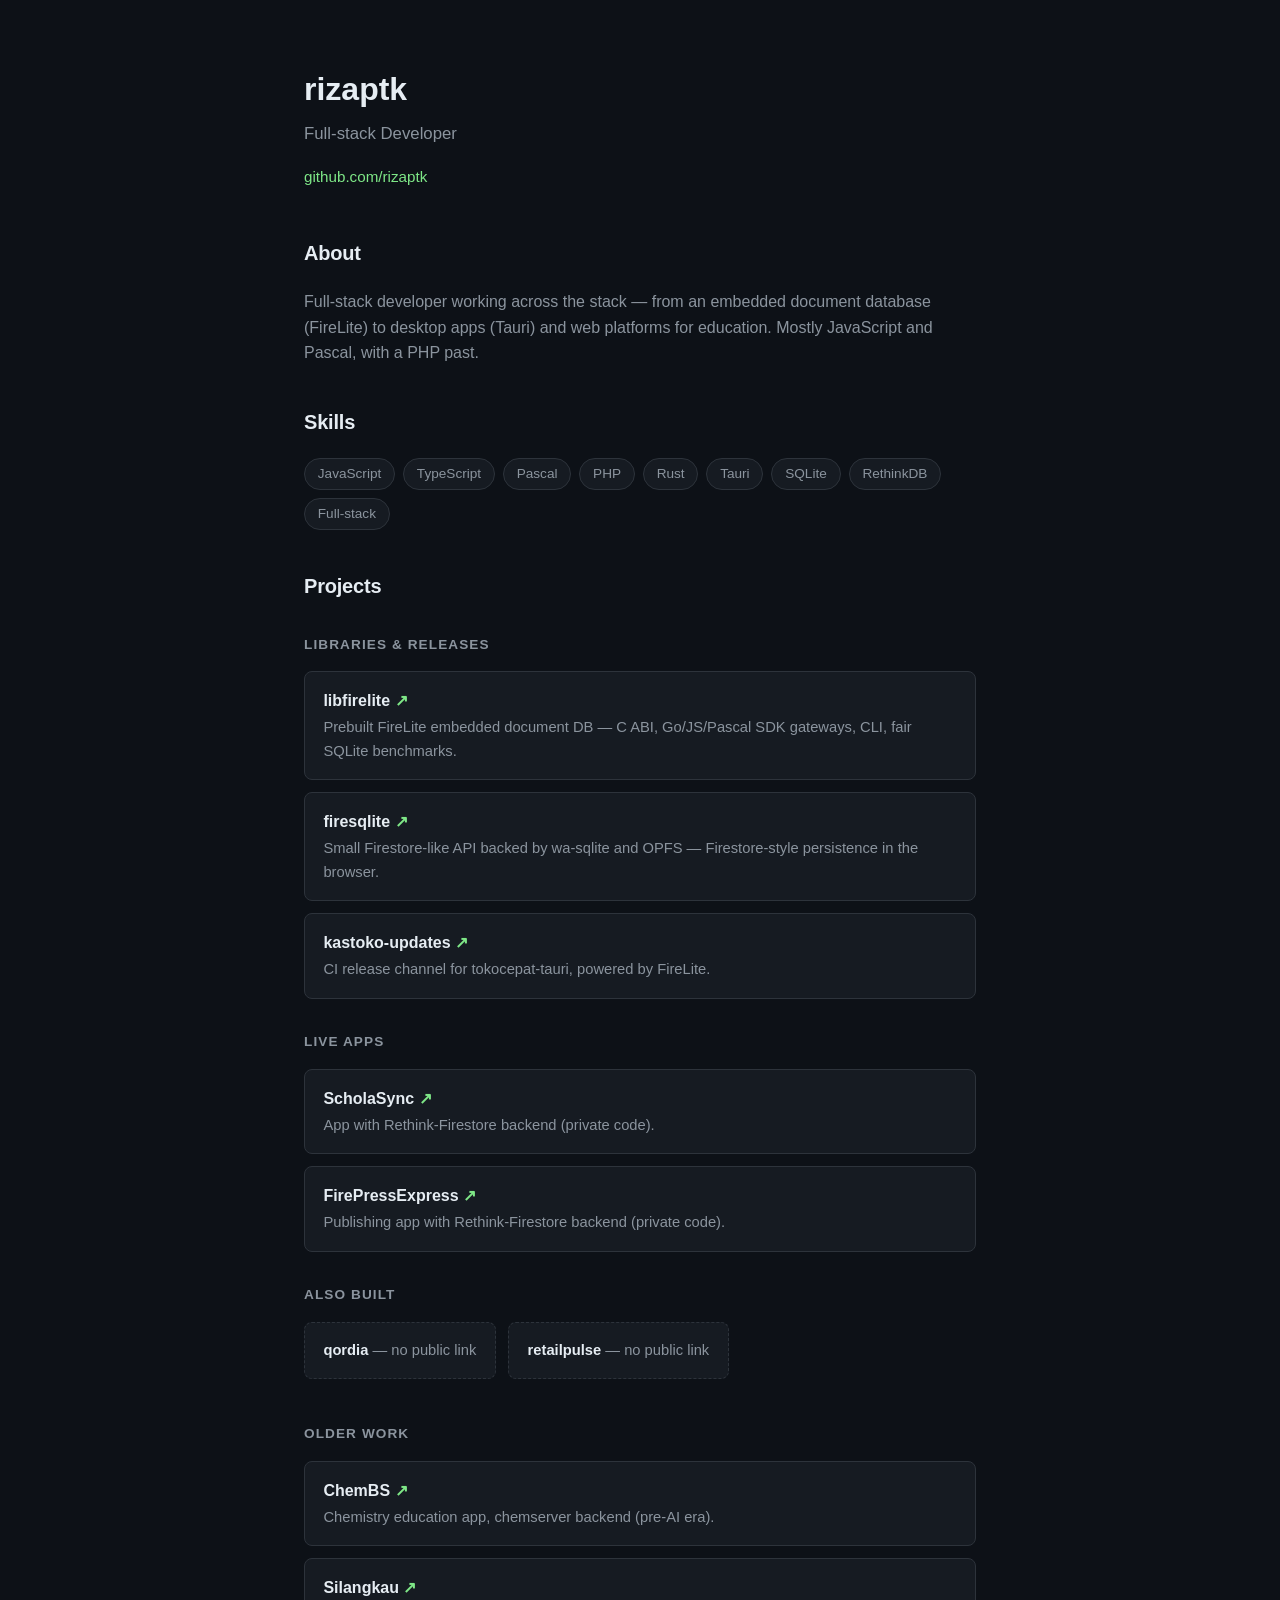
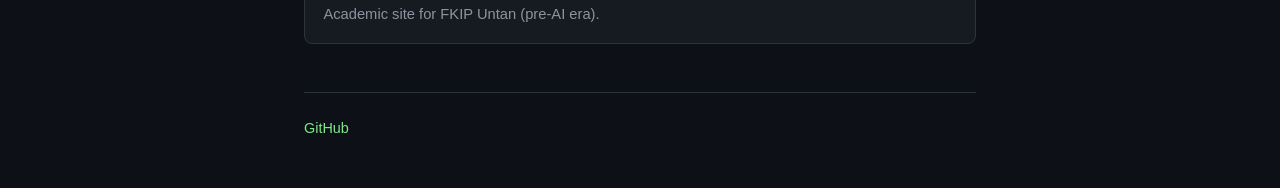
==== index.html @ 61ced0a1 "Add firesqlite, rename group to Libraries & releases, expand skills" ====
<!DOCTYPE html>
<html lang="en">
<head>
<meta charset="utf-8">
<meta name="viewport" content="width=device-width,initial-scale=1">
<title>rizaptk — Full-stack Developer</title>
<meta name="description" content="rizaptk — full-stack developer. Embedded document databases, desktop apps, and web platforms for education.">
<meta property="og:title" content="rizaptk — Full-stack Developer">
<meta property="og:description" content="Embedded document databases, desktop apps, and web platforms for education.">
<meta property="og:url" content="https://rizaptk.github.io/">
<meta property="og:type" content="website">
<link rel="canonical" href="https://rizaptk.github.io/">
<style>
:root{
  --bg:#0d1117;
  --surface:#161b22;
  --border:#2d333b;
  --text:#e6edf3;
  --muted:#8b949e;
  --accent:#7ee787;
}
*{margin:0;padding:0;box-sizing:border-box}
html{scroll-behavior:smooth}
body{
  font-family:-apple-system,BlinkMacSystemFont,"Segoe UI",Roboto,Oxygen,Ubuntu,Cantarell,"Fira Sans","Droid Sans","Helvetica Neue",Arial,sans-serif;
  background:var(--bg);color:var(--text);line-height:1.6;
}
.container{max-width:720px;margin:0 auto;padding:4rem 1.5rem 3rem}
a{color:var(--accent);text-decoration:none}
a:hover{text-decoration:underline}
h2{font-size:1.25rem;margin-bottom:1.25rem;letter-spacing:-.01em}
h3{font-size:.85rem;color:var(--muted);text-transform:uppercase;letter-spacing:.08em;margin:2rem 0 1rem}
header p{color:var(--muted);font-size:1.05rem;margin-top:.35rem}
header .links{margin-top:1rem}
header .links a{font-size:.95rem}
.about p{color:var(--muted)}
.chips{display:flex;flex-wrap:wrap;gap:.5rem}
.chips span{border:1px solid var(--border);border-radius:999px;padding:.25rem .8rem;font-size:.85rem;color:var(--muted);background:var(--surface)}
.project{
  display:block;border:1px solid var(--border);border-radius:8px;
  padding:1rem 1.15rem;margin-bottom:.75rem;background:var(--surface);
  transition:border-color .15s ease;
}
.project:hover{border-color:var(--accent);text-decoration:none}
.project .name{font-weight:600;color:var(--text)}
.project .name .arrow{color:var(--accent)}
.project .desc{font-size:.92rem;color:var(--muted);margin-top:.15rem}
.plain{
  display:inline-block;border:1px dashed var(--border);border-radius:8px;
  padding:1rem 1.15rem;margin:0 .5rem .75rem 0;font-size:.92rem;color:var(--muted);background:var(--surface);
}
.plain b{color:var(--text);font-weight:600}
footer{border-top:1px solid var(--border);margin-top:3rem;padding-top:1.5rem;color:var(--muted);font-size:.9rem}
@media(max-width:480px){.container{padding:2.5rem 1.25rem 2rem}}
</style>
</head>
<body>
<div class="container">

  <header>
    <h1>rizaptk</h1>
    <p>Full-stack Developer</p>
    <div class="links">
      <a href="https://github.com/rizaptk" rel="me">github.com/rizaptk</a>
    </div>
  </header>

  <section class="about" style="margin-top:3rem">
    <h2>About</h2>
    <p>Full-stack developer working across the stack — from an embedded document database (FireLite) to desktop apps (Tauri) and web platforms for education. Mostly JavaScript and Pascal, with a PHP past.</p>
  </section>

  <section style="margin-top:2.5rem">
    <h2>Skills</h2>
    <div class="chips">
      <span>JavaScript</span>
      <span>TypeScript</span>
      <span>Pascal</span>
      <span>PHP</span>
      <span>Rust</span>
      <span>Tauri</span>
      <span>SQLite</span>
      <span>RethinkDB</span>
      <span>Full-stack</span>
    </div>
  </section>

  <section style="margin-top:2.5rem">
    <h2>Projects</h2>

    <h3>Libraries & releases</h3>
    <a class="project" href="https://github.com/rizaptk/libfirelite">
      <div class="name">libfirelite <span class="arrow">↗</span></div>
      <div class="desc">Prebuilt FireLite embedded document DB — C ABI, Go/JS/Pascal SDK gateways, CLI, fair SQLite benchmarks.</div>
    </a>
    <a class="project" href="https://github.com/rizaptk/firesqlite">
      <div class="name">firesqlite <span class="arrow">↗</span></div>
      <div class="desc">Small Firestore-like API backed by wa-sqlite and OPFS — Firestore-style persistence in the browser.</div>
    </a>
    <a class="project" href="https://github.com/rizaptk/kastoko-updates">
      <div class="name">kastoko-updates <span class="arrow">↗</span></div>
      <div class="desc">CI release channel for tokocepat-tauri, powered by FireLite.</div>
    </a>

    <h3>Live apps</h3>
    <a class="project" href="https://scholasync-kappa.vercel.app">
      <div class="name">ScholaSync <span class="arrow">↗</span></div>
      <div class="desc">App with Rethink-Firestore backend (private code).</div>
    </a>
    <a class="project" href="https://blog.chemedu.site">
      <div class="name">FirePressExpress <span class="arrow">↗</span></div>
      <div class="desc">Publishing app with Rethink-Firestore backend (private code).</div>
    </a>

    <h3>Also built</h3>
    <span class="plain"><b>qordia</b> — no public link</span>
    <span class="plain"><b>retailpulse</b> — no public link</span>

    <h3>Older work</h3>
    <a class="project" href="https://app.chemedu.site">
      <div class="name">ChemBS <span class="arrow">↗</span></div>
      <div class="desc">Chemistry education app, chemserver backend (pre-AI era).</div>
    </a>
    <a class="project" href="https://silangkau.fkip.untan.ac.id">
      <div class="name">Silangkau <span class="arrow">↗</span></div>
      <div class="desc">Academic site for FKIP Untan (pre-AI era).</div>
    </a>
  </section>

  <footer>
    <a href="https://github.com/rizaptk">GitHub</a>
  </footer>

</div>
</body>
</html>
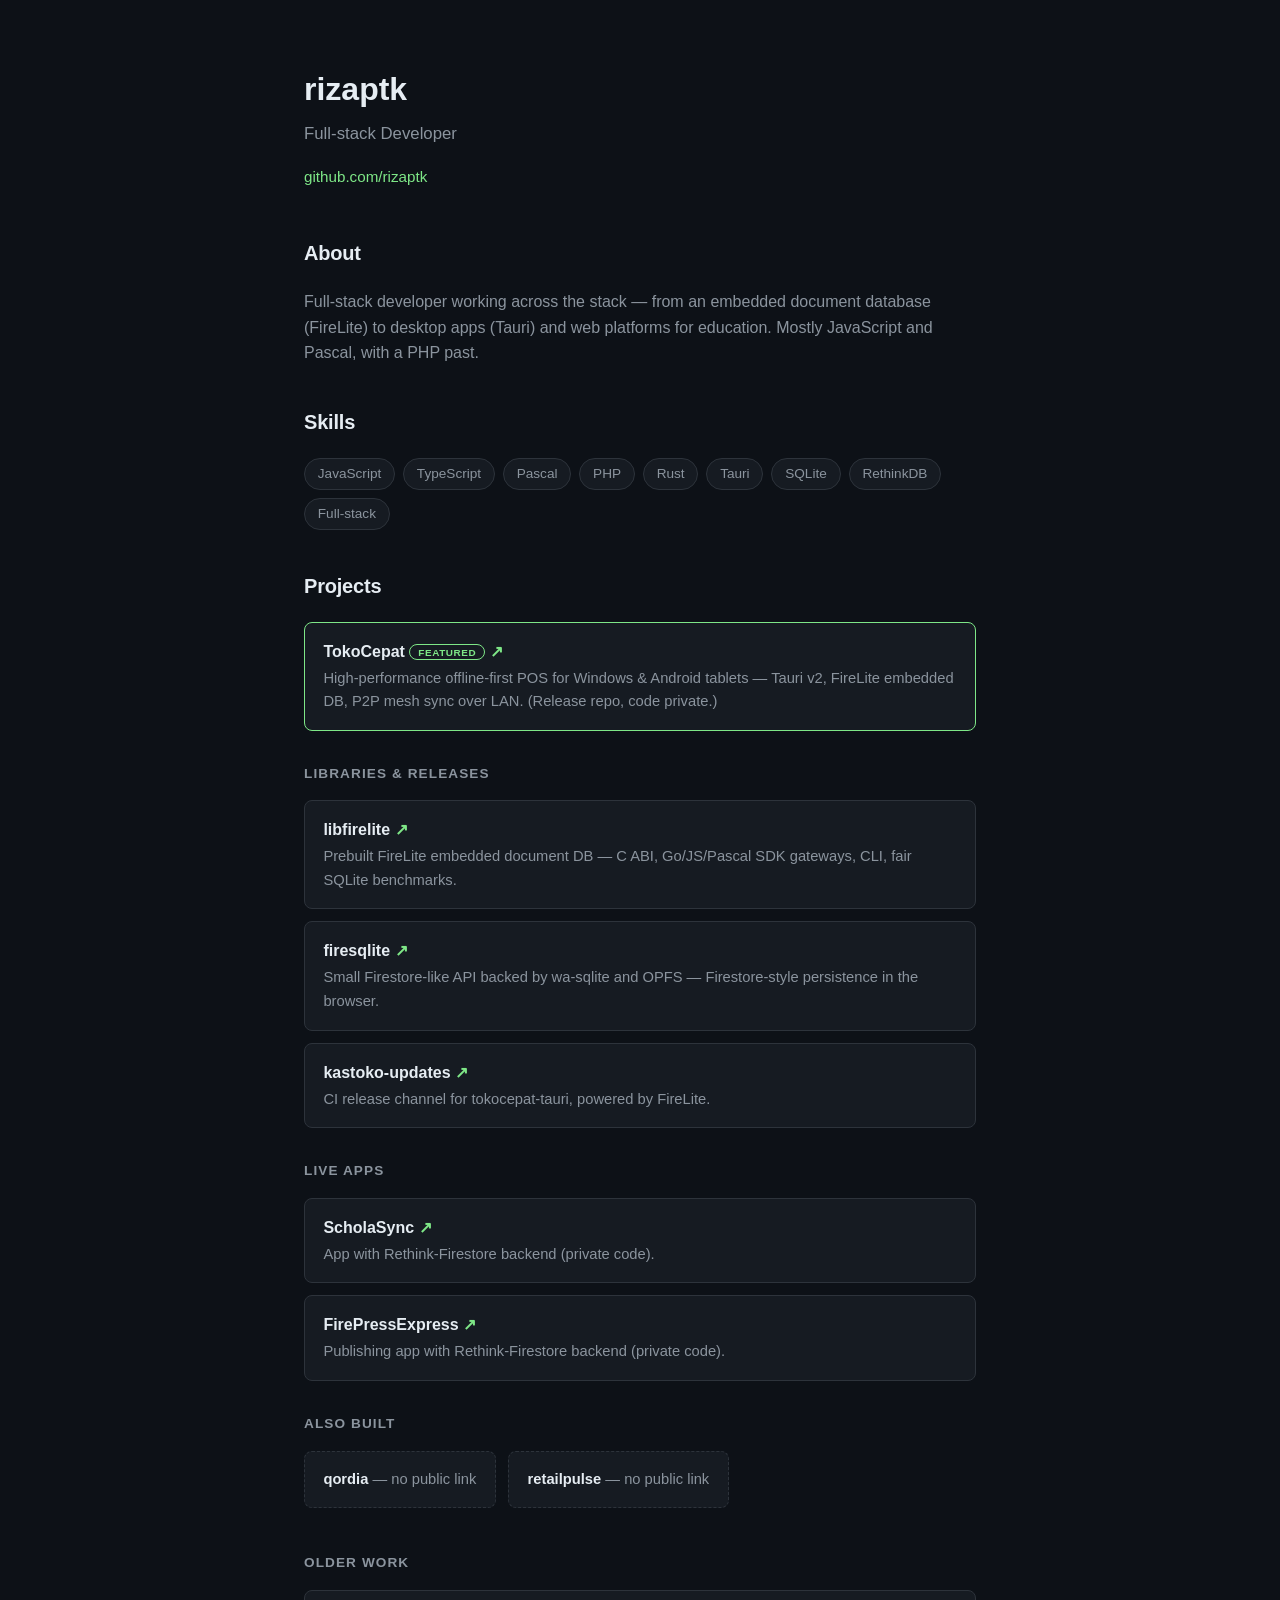
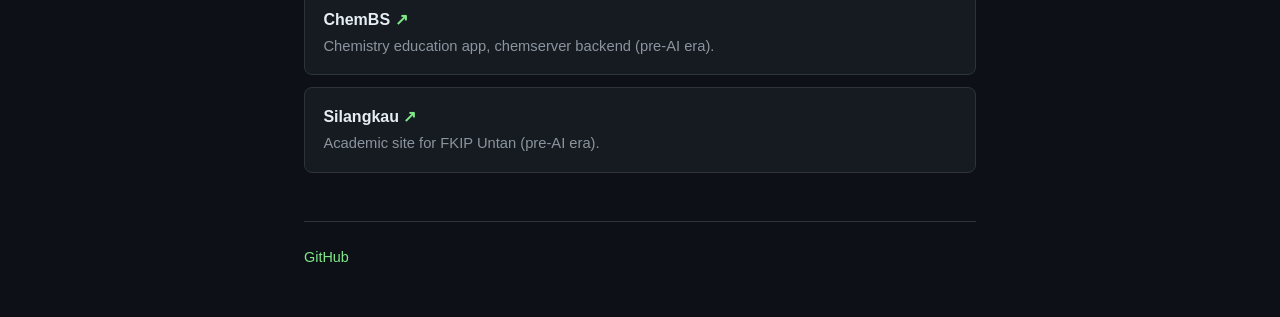
==== commit 339f0a97: "Add TokoCepat featured card, favicon, og:image" ====
--- a/index.html
+++ b/index.html
@@ -10,6 +10,9 @@
 <meta property="og:url" content="https://rizaptk.github.io/">
 <meta property="og:type" content="website">
 <link rel="canonical" href="https://rizaptk.github.io/">
+<link rel="icon" href="data:image/svg+xml,%3Csvg xmlns='http://www.w3.org/2000/svg' viewBox='0 0 100 100'%3E%3Crect width='100' height='100' rx='20' fill='%230d1117'/%3E%3Ctext x='50' y='70' font-size='62' text-anchor='middle' fill='%237ee787' font-family='sans-serif' font-weight='bold'%3Er%3C/text%3E%3C/svg%3E">
+<meta property="og:image" content="https://rizaptk.github.io/og-image.png">
+<meta name="twitter:card" content="summary_large_image">
 <style>
 :root{
   --bg:#0d1117;
@@ -45,6 +48,8 @@
 .project .name{font-weight:600;color:var(--text)}
 .project .name .arrow{color:var(--accent)}
 .project .desc{font-size:.92rem;color:var(--muted);margin-top:.15rem}
+.project.featured{border-color:var(--accent)}
+.badge{font-size:.62rem;font-weight:600;text-transform:uppercase;letter-spacing:.06em;color:var(--accent);border:1px solid var(--accent);border-radius:999px;padding:.1rem .5rem;vertical-align:middle}
 .plain{
   display:inline-block;border:1px dashed var(--border);border-radius:8px;
   padding:1rem 1.15rem;margin:0 .5rem .75rem 0;font-size:.92rem;color:var(--muted);background:var(--surface);
@@ -87,6 +92,11 @@
 
   <section style="margin-top:2.5rem">
     <h2>Projects</h2>
+
+    <a class="project featured" href="https://github.com/rizaptk/tokocepat-dist">
+      <div class="name">TokoCepat <span class="badge">Featured</span> <span class="arrow">↗</span></div>
+      <div class="desc">High-performance offline-first POS for Windows & Android tablets — Tauri v2, FireLite embedded DB, P2P mesh sync over LAN. (Release repo, code private.)</div>
+    </a>
 
     <h3>Libraries & releases</h3>
     <a class="project" href="https://github.com/rizaptk/libfirelite">
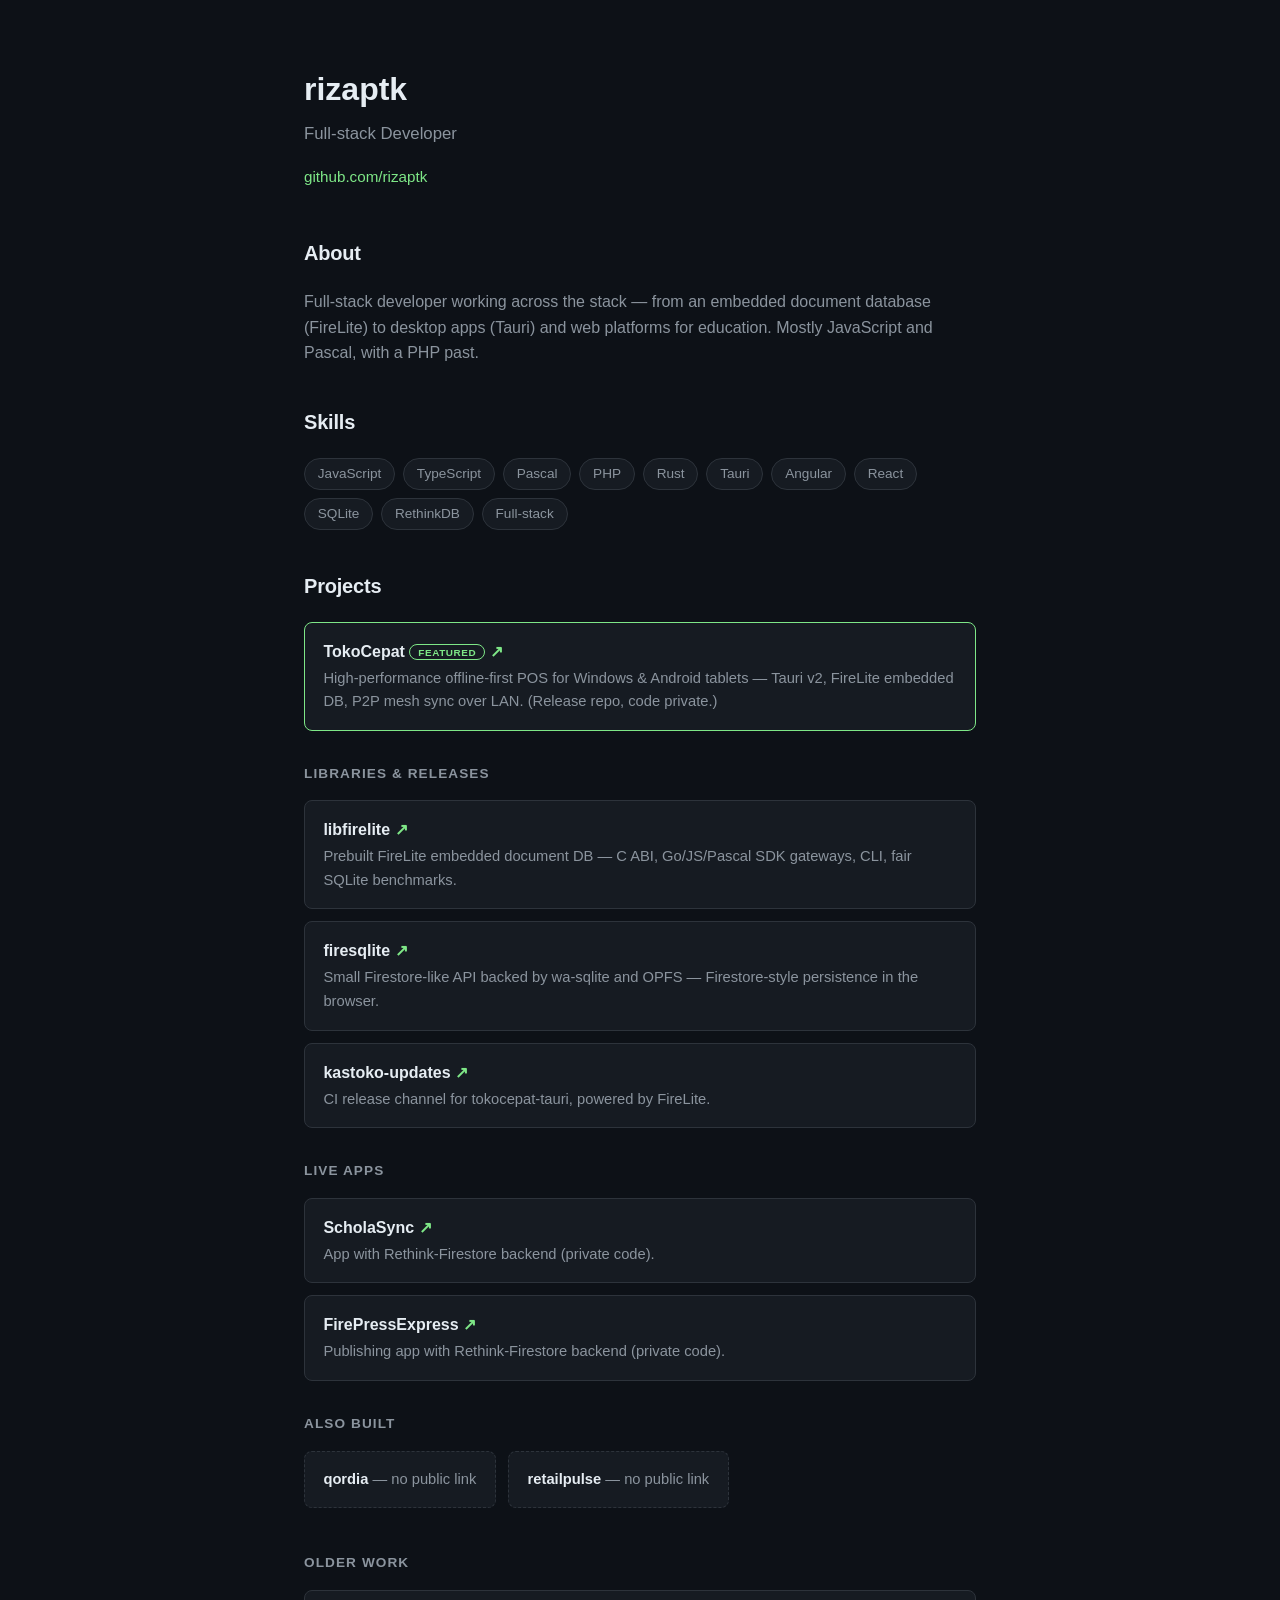
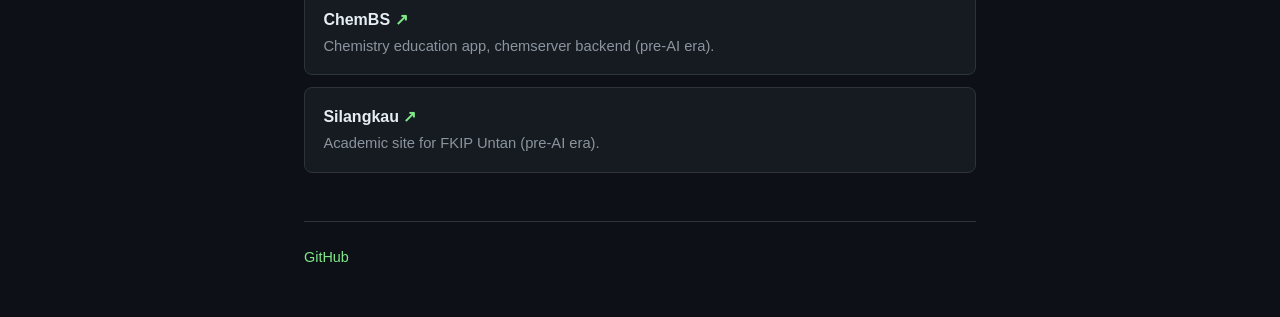
==== commit 8ebd7e0c: "Add Angular and React to skills" ====
--- a/index.html
+++ b/index.html
@@ -84,6 +84,8 @@
       <span>PHP</span>
       <span>Rust</span>
       <span>Tauri</span>
+      <span>Angular</span>
+      <span>React</span>
       <span>SQLite</span>
       <span>RethinkDB</span>
       <span>Full-stack</span>
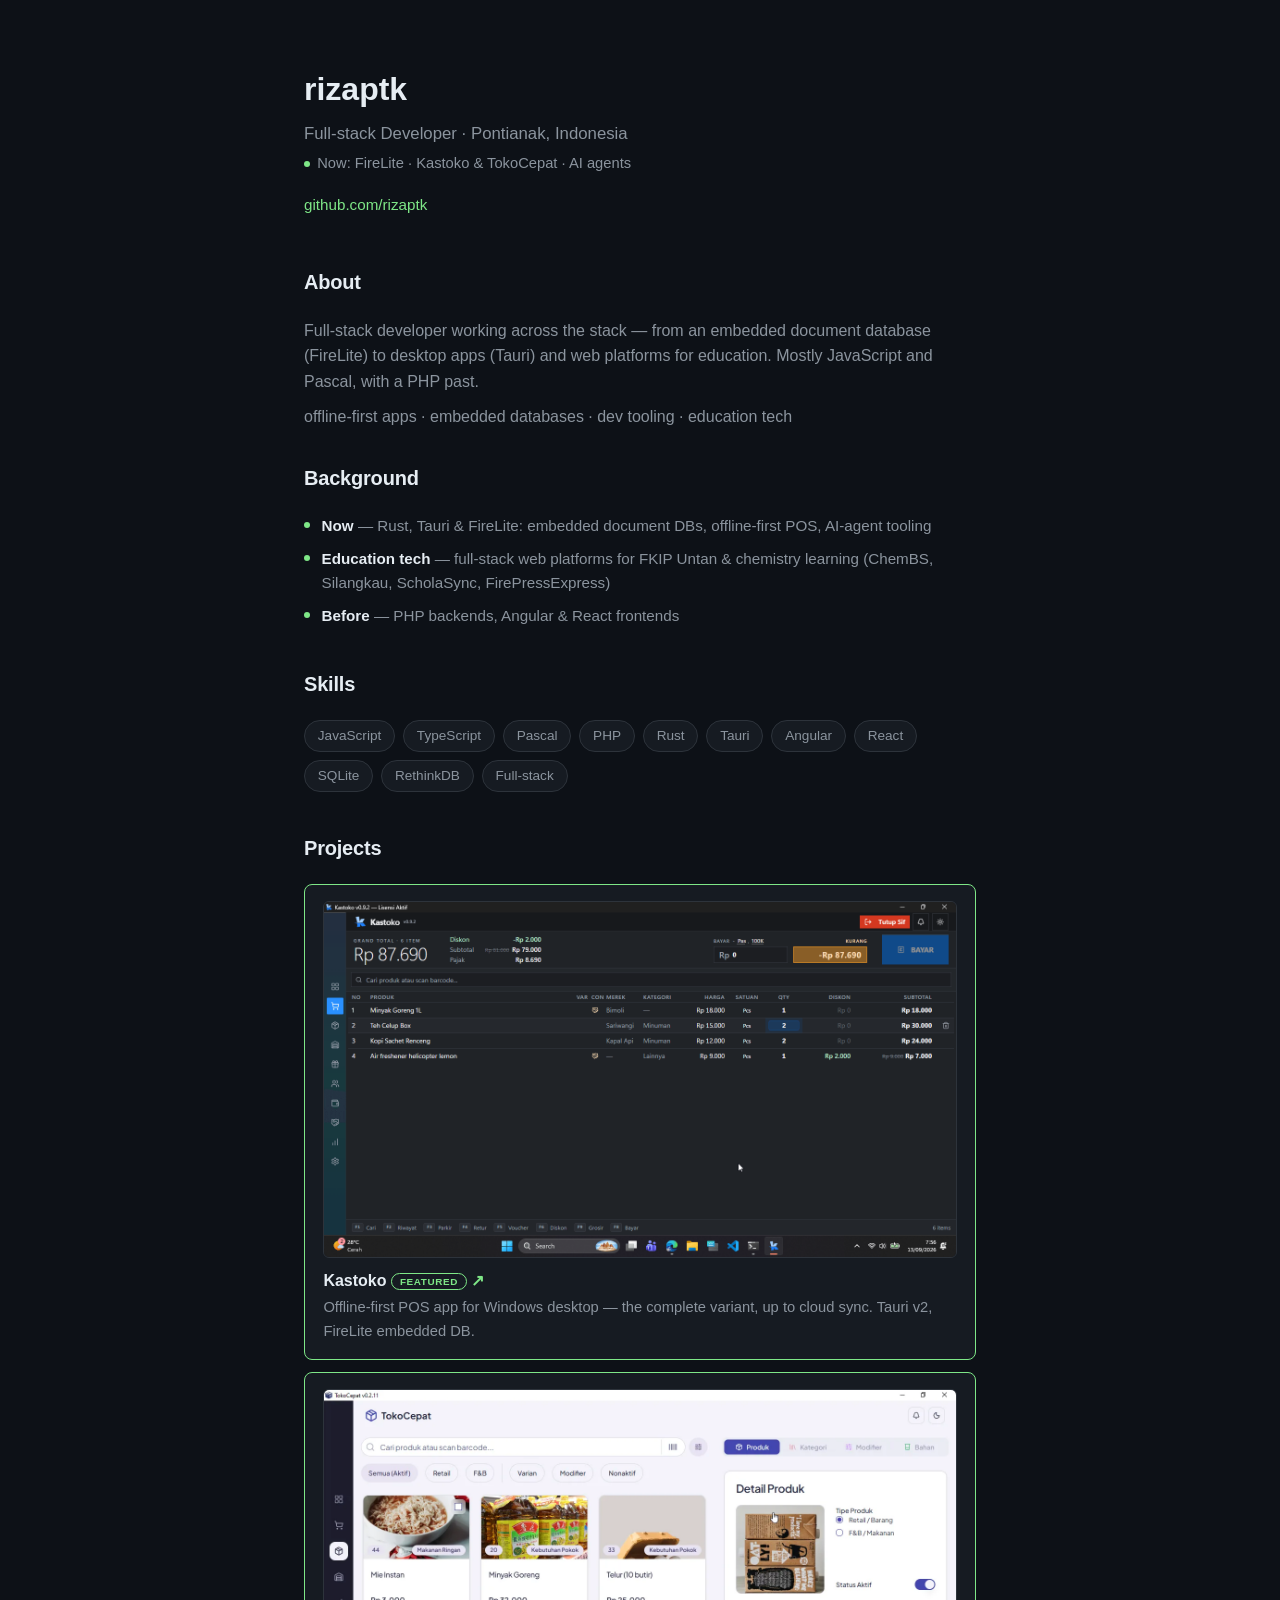
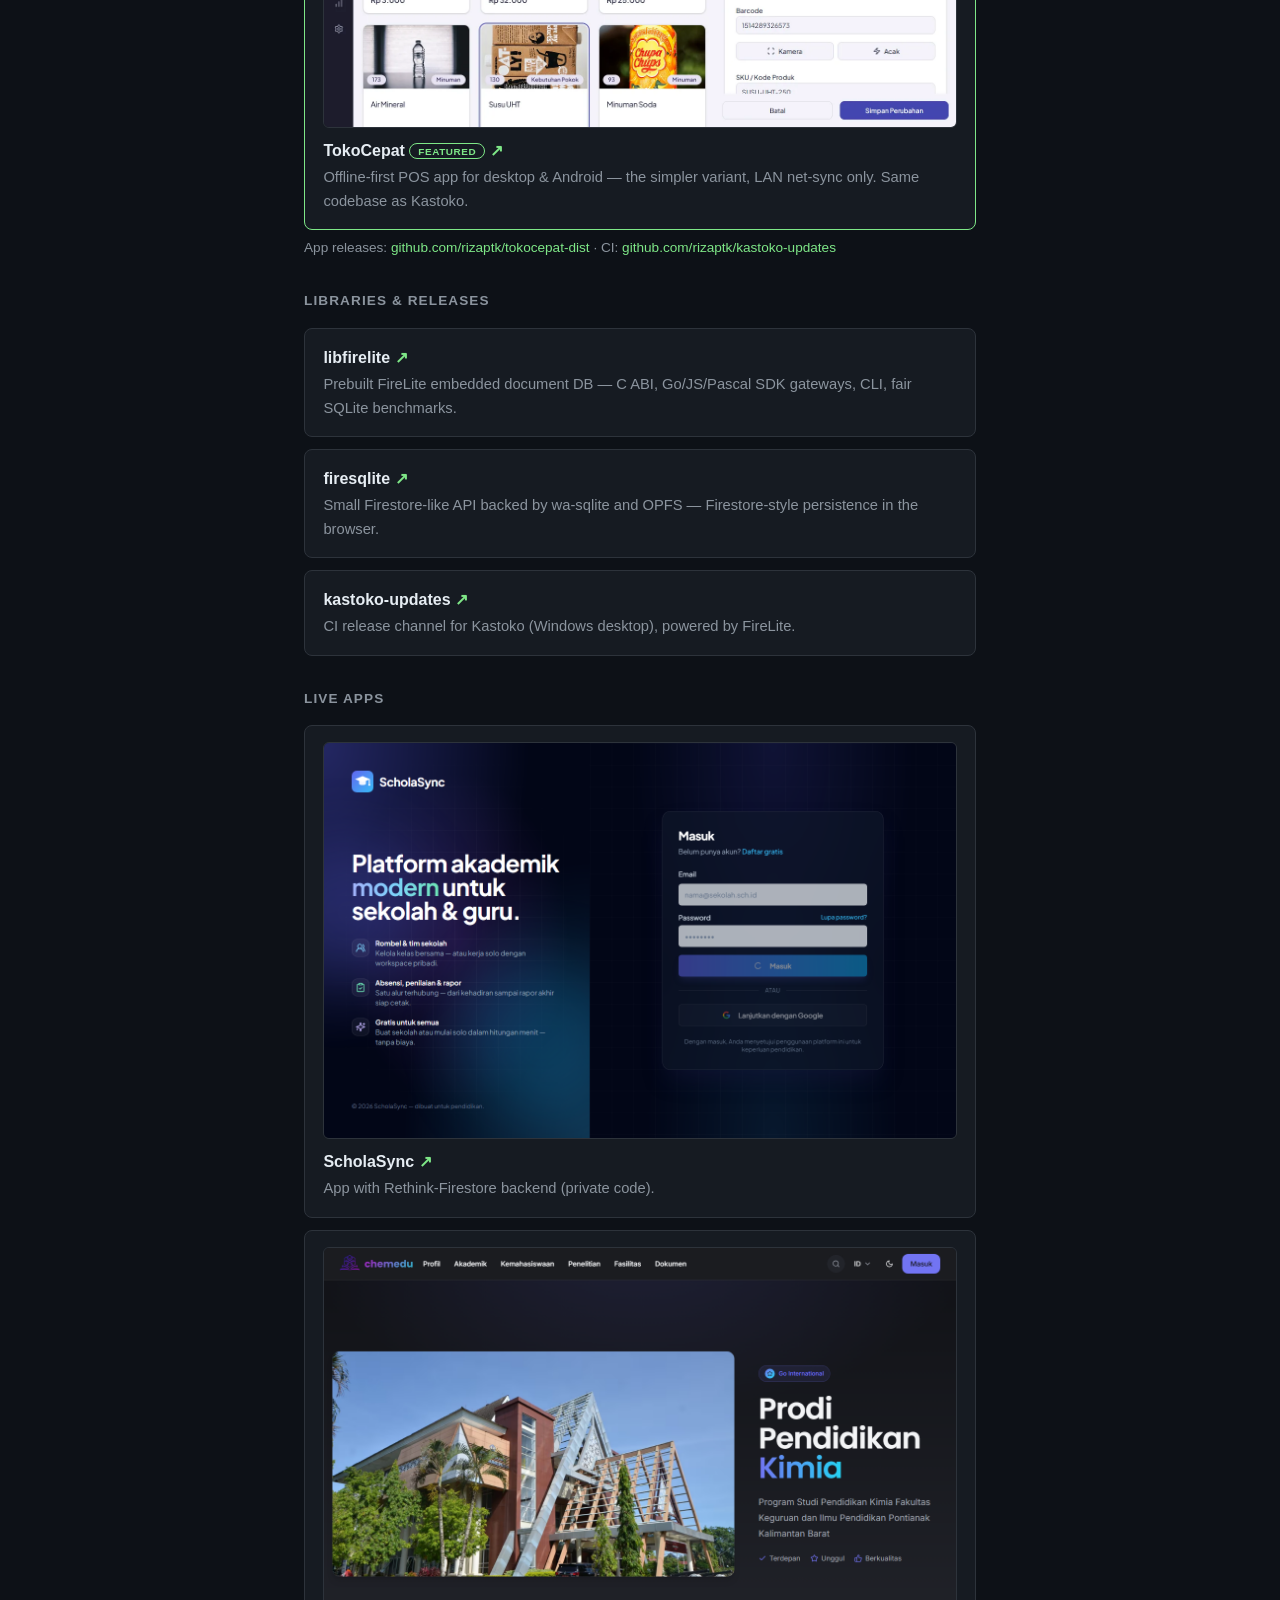
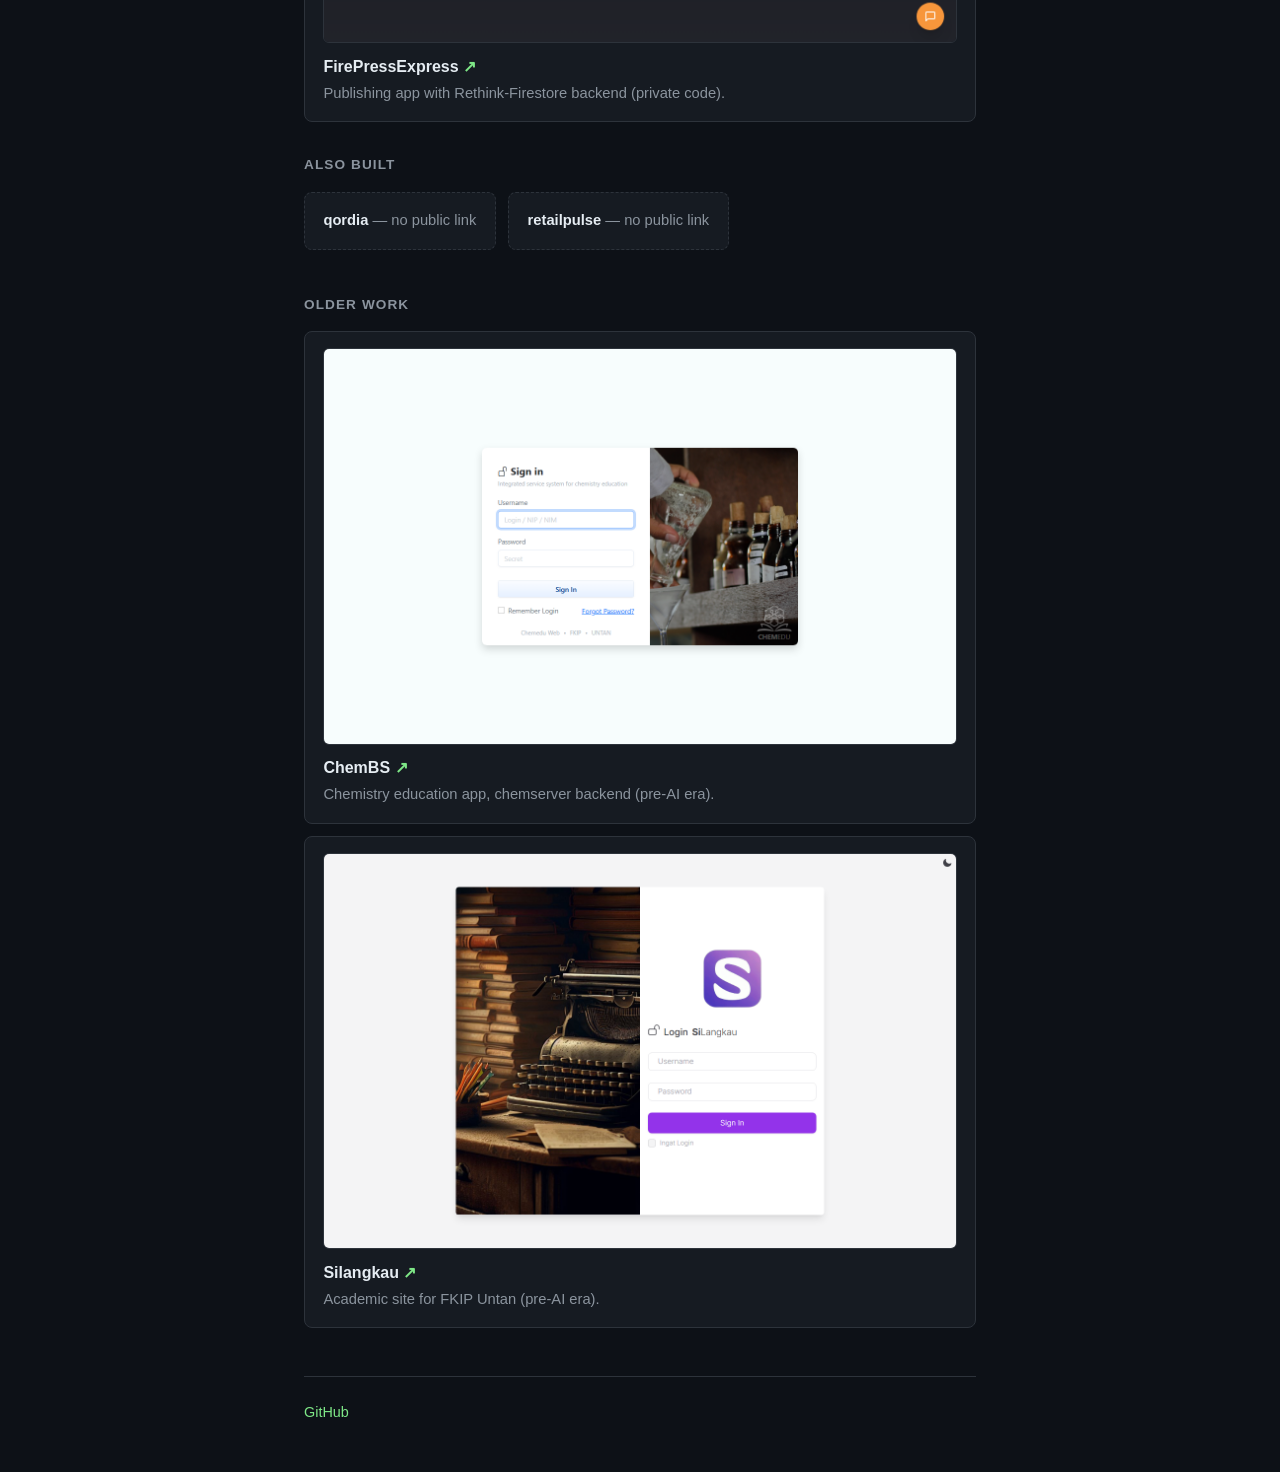
==== commit db525214: "Add screenshots, background timeline, location; feature Kastoko & TokoCepat apps" ====
--- a/index.html
+++ b/index.html
@@ -50,6 +50,14 @@
 .project .desc{font-size:.92rem;color:var(--muted);margin-top:.15rem}
 .project.featured{border-color:var(--accent)}
 .badge{font-size:.62rem;font-weight:600;text-transform:uppercase;letter-spacing:.06em;color:var(--accent);border:1px solid var(--accent);border-radius:999px;padding:.1rem .5rem;vertical-align:middle}
+.project img.shot{display:block;width:100%;border-radius:6px;border:1px solid var(--border);margin-bottom:.65rem;background:var(--bg)}
+.sublink{font-size:.85rem;color:var(--muted);margin:-.35rem 0 1.2rem}
+header .now{margin-top:.3rem;font-size:.92rem;display:flex;align-items:center;gap:.45rem}
+header .now::before{content:'';width:6px;height:6px;border-radius:50%;background:var(--accent);flex-shrink:0}
+.timeline ul{list-style:none}
+.timeline li{position:relative;padding-left:1.1rem;margin-bottom:.55rem;font-size:.95rem;color:var(--muted)}
+.timeline li::before{content:'';position:absolute;left:0;top:.55em;width:6px;height:6px;border-radius:50%;background:var(--accent)}
+.timeline b{color:var(--text);font-weight:600}
 .plain{
   display:inline-block;border:1px dashed var(--border);border-radius:8px;
   padding:1rem 1.15rem;margin:0 .5rem .75rem 0;font-size:.92rem;color:var(--muted);background:var(--surface);
@@ -64,7 +72,8 @@
 
   <header>
     <h1>rizaptk</h1>
-    <p>Full-stack Developer</p>
+    <p>Full-stack Developer · Pontianak, Indonesia</p>
+    <p class="now">Now: FireLite · Kastoko & TokoCepat · AI agents</p>
     <div class="links">
       <a href="https://github.com/rizaptk" rel="me">github.com/rizaptk</a>
     </div>
@@ -73,6 +82,16 @@
   <section class="about" style="margin-top:3rem">
     <h2>About</h2>
     <p>Full-stack developer working across the stack — from an embedded document database (FireLite) to desktop apps (Tauri) and web platforms for education. Mostly JavaScript and Pascal, with a PHP past.</p>
+    <p style="margin-top:.6rem">offline-first apps · embedded databases · dev tooling · education tech</p>
+  </section>
+
+  <section class="timeline" style="margin-top:2rem">
+    <h2>Background</h2>
+    <ul>
+      <li><b>Now</b> — Rust, Tauri & FireLite: embedded document DBs, offline-first POS, AI-agent tooling</li>
+      <li><b>Education tech</b> — full-stack web platforms for FKIP Untan & chemistry learning (ChemBS, Silangkau, ScholaSync, FirePressExpress)</li>
+      <li><b>Before</b> — PHP backends, Angular & React frontends</li>
+    </ul>
   </section>
 
   <section style="margin-top:2.5rem">
@@ -95,10 +114,17 @@
   <section style="margin-top:2.5rem">
     <h2>Projects</h2>
 
-    <a class="project featured" href="https://github.com/rizaptk/tokocepat-dist">
+    <a class="project featured" href="https://kastoko.vercel.app/">
+      <img class="shot" src="assets/kastoko.png" alt="Kastoko POS app screenshot" loading="lazy">
+      <div class="name">Kastoko <span class="badge">Featured</span> <span class="arrow">↗</span></div>
+      <div class="desc">Offline-first POS app for Windows desktop — the complete variant, up to cloud sync. Tauri v2, FireLite embedded DB.</div>
+    </a>
+    <a class="project featured" href="https://tokocepat-pos.web.app/">
+      <img class="shot" src="assets/tokocepat.webp" alt="TokoCepat POS app screenshot" loading="lazy">
       <div class="name">TokoCepat <span class="badge">Featured</span> <span class="arrow">↗</span></div>
-      <div class="desc">High-performance offline-first POS for Windows & Android tablets — Tauri v2, FireLite embedded DB, P2P mesh sync over LAN. (Release repo, code private.)</div>
+      <div class="desc">Offline-first POS app for desktop & Android — the simpler variant, LAN net-sync only. Same codebase as Kastoko.</div>
     </a>
+    <p class="sublink">App releases: <a href="https://github.com/rizaptk/tokocepat-dist">github.com/rizaptk/tokocepat-dist</a> · CI: <a href="https://github.com/rizaptk/kastoko-updates">github.com/rizaptk/kastoko-updates</a></p>
 
     <h3>Libraries & releases</h3>
     <a class="project" href="https://github.com/rizaptk/libfirelite">
@@ -111,15 +137,17 @@
     </a>
     <a class="project" href="https://github.com/rizaptk/kastoko-updates">
       <div class="name">kastoko-updates <span class="arrow">↗</span></div>
-      <div class="desc">CI release channel for tokocepat-tauri, powered by FireLite.</div>
+      <div class="desc">CI release channel for Kastoko (Windows desktop), powered by FireLite.</div>
     </a>
 
     <h3>Live apps</h3>
     <a class="project" href="https://scholasync-kappa.vercel.app">
+      <img class="shot" src="assets/scholasync.png" alt="ScholaSync app screenshot" loading="lazy">
       <div class="name">ScholaSync <span class="arrow">↗</span></div>
       <div class="desc">App with Rethink-Firestore backend (private code).</div>
     </a>
     <a class="project" href="https://blog.chemedu.site">
+      <img class="shot" src="assets/firepressexpress.png" alt="FirePressExpress app screenshot" loading="lazy">
       <div class="name">FirePressExpress <span class="arrow">↗</span></div>
       <div class="desc">Publishing app with Rethink-Firestore backend (private code).</div>
     </a>
@@ -130,10 +158,12 @@
 
     <h3>Older work</h3>
     <a class="project" href="https://app.chemedu.site">
+      <img class="shot" src="assets/chembs.png" alt="ChemBS app screenshot" loading="lazy">
       <div class="name">ChemBS <span class="arrow">↗</span></div>
       <div class="desc">Chemistry education app, chemserver backend (pre-AI era).</div>
     </a>
     <a class="project" href="https://silangkau.fkip.untan.ac.id">
+      <img class="shot" src="assets/silangkau.png" alt="Silangkau site screenshot" loading="lazy">
       <div class="name">Silangkau <span class="arrow">↗</span></div>
       <div class="desc">Academic site for FKIP Untan (pre-AI era).</div>
     </a>
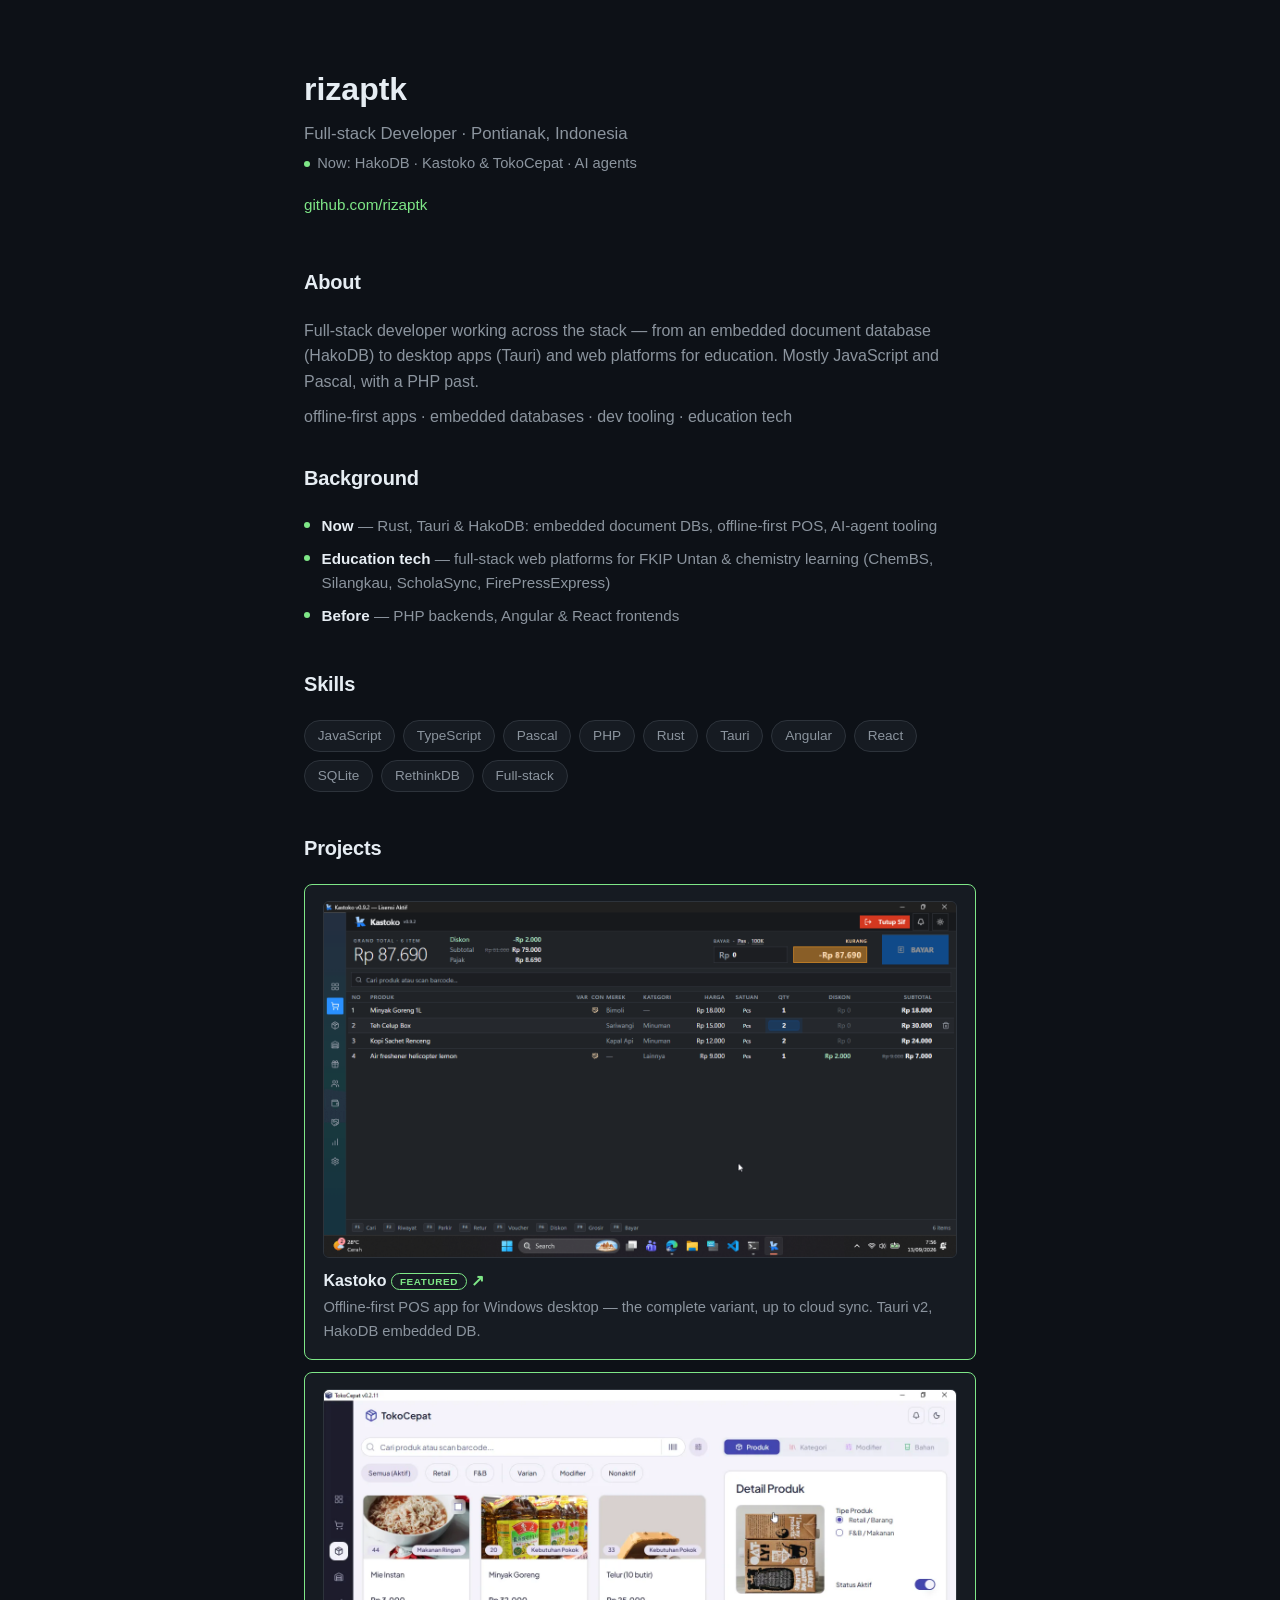
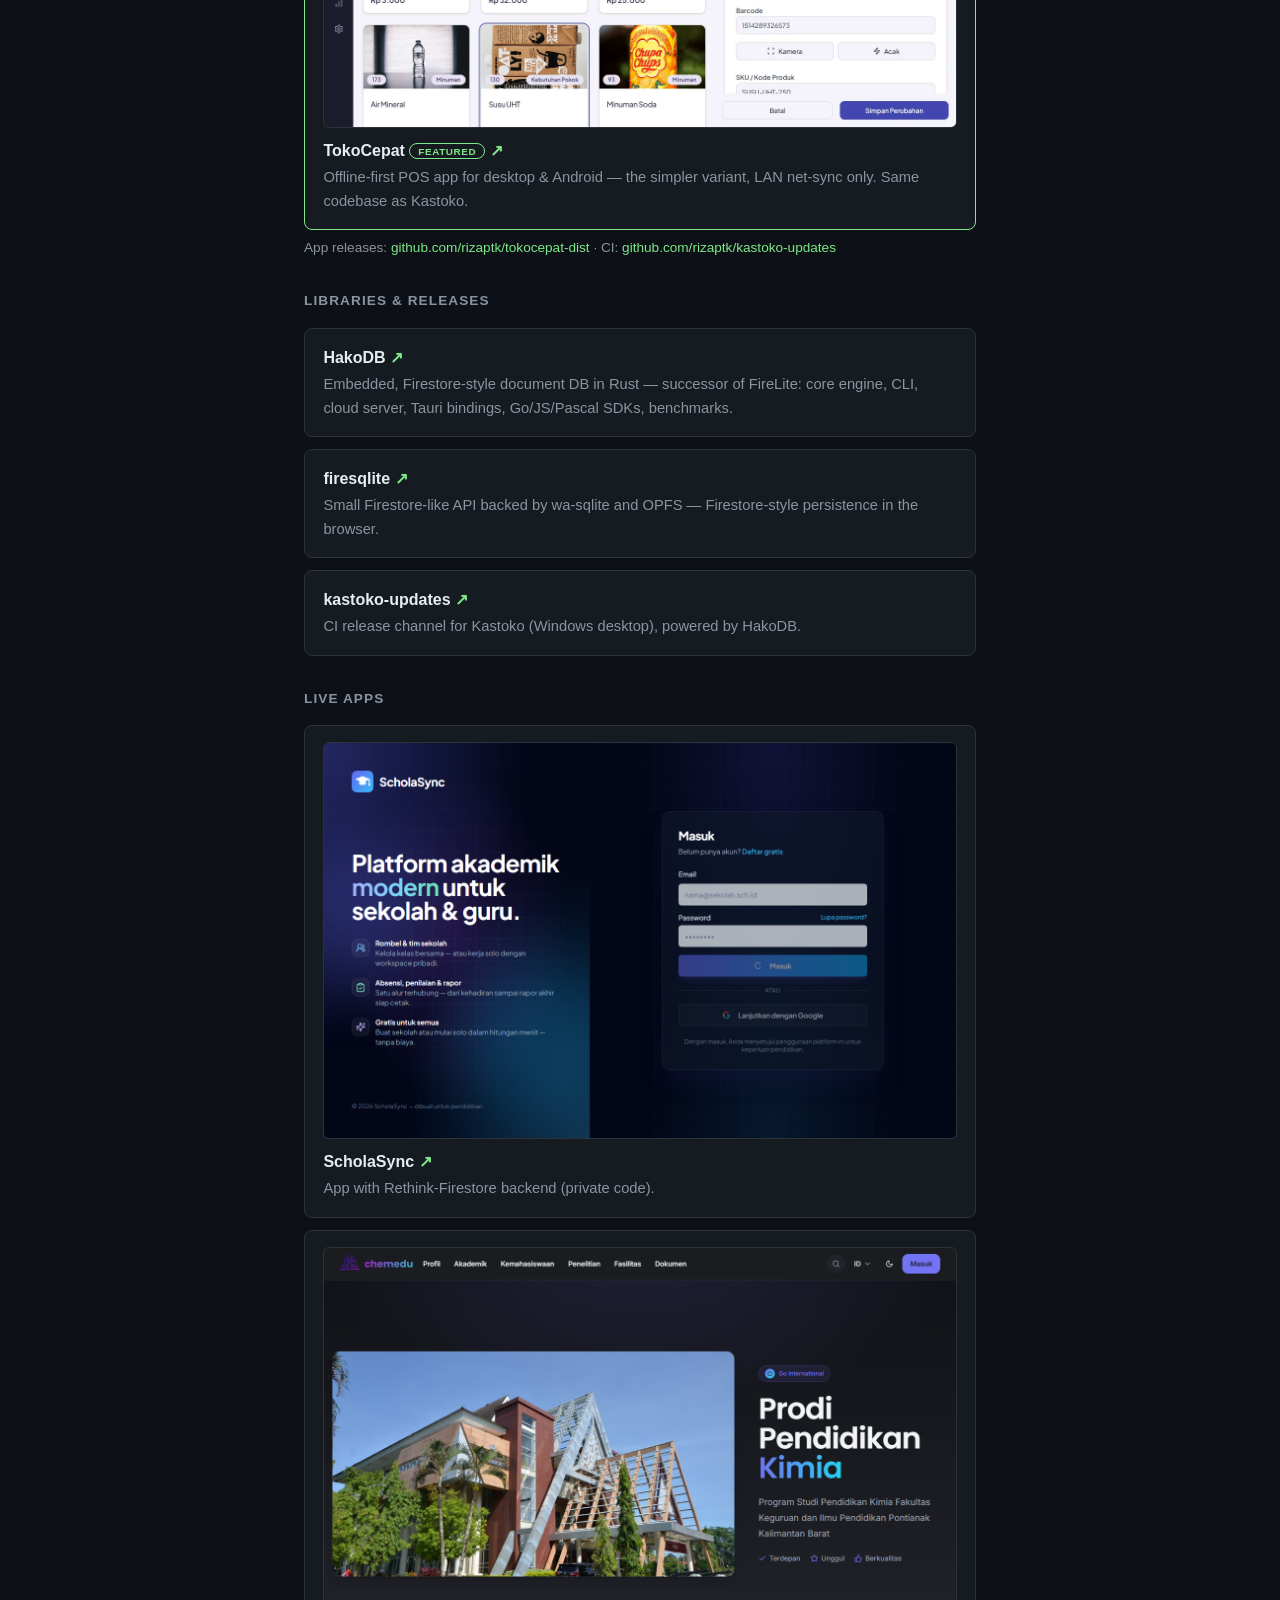
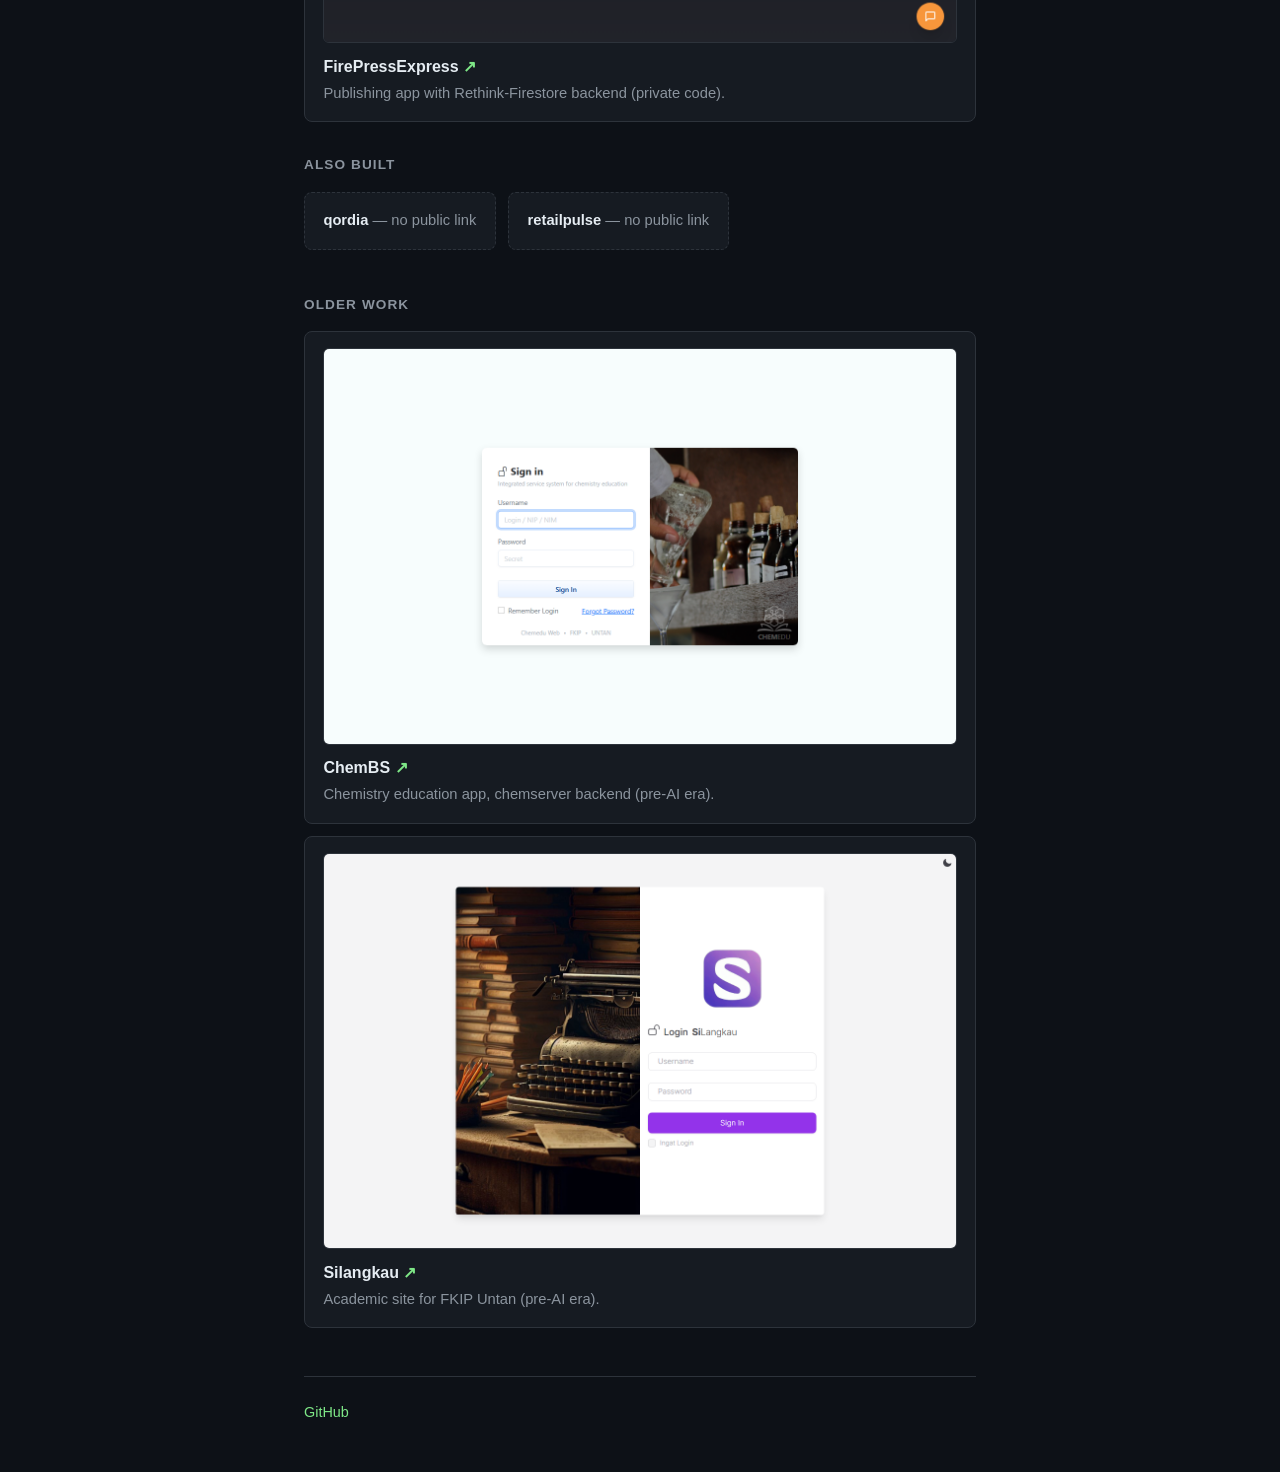
==== commit c7b29d9c: "FireLite -> HakoDB, replace libfirelite with HakoDB" ====
--- a/index.html
+++ b/index.html
@@ -73,7 +73,7 @@
   <header>
     <h1>rizaptk</h1>
     <p>Full-stack Developer · Pontianak, Indonesia</p>
-    <p class="now">Now: FireLite · Kastoko & TokoCepat · AI agents</p>
+    <p class="now">Now: HakoDB · Kastoko & TokoCepat · AI agents</p>
     <div class="links">
       <a href="https://github.com/rizaptk" rel="me">github.com/rizaptk</a>
     </div>
@@ -81,14 +81,14 @@
 
   <section class="about" style="margin-top:3rem">
     <h2>About</h2>
-    <p>Full-stack developer working across the stack — from an embedded document database (FireLite) to desktop apps (Tauri) and web platforms for education. Mostly JavaScript and Pascal, with a PHP past.</p>
+    <p>Full-stack developer working across the stack — from an embedded document database (HakoDB) to desktop apps (Tauri) and web platforms for education. Mostly JavaScript and Pascal, with a PHP past.</p>
     <p style="margin-top:.6rem">offline-first apps · embedded databases · dev tooling · education tech</p>
   </section>
 
   <section class="timeline" style="margin-top:2rem">
     <h2>Background</h2>
     <ul>
-      <li><b>Now</b> — Rust, Tauri & FireLite: embedded document DBs, offline-first POS, AI-agent tooling</li>
+      <li><b>Now</b> — Rust, Tauri & HakoDB: embedded document DBs, offline-first POS, AI-agent tooling</li>
       <li><b>Education tech</b> — full-stack web platforms for FKIP Untan & chemistry learning (ChemBS, Silangkau, ScholaSync, FirePressExpress)</li>
       <li><b>Before</b> — PHP backends, Angular & React frontends</li>
     </ul>
@@ -117,7 +117,7 @@
     <a class="project featured" href="https://kastoko.vercel.app/">
       <img class="shot" src="assets/kastoko.png" alt="Kastoko POS app screenshot" loading="lazy">
       <div class="name">Kastoko <span class="badge">Featured</span> <span class="arrow">↗</span></div>
-      <div class="desc">Offline-first POS app for Windows desktop — the complete variant, up to cloud sync. Tauri v2, FireLite embedded DB.</div>
+      <div class="desc">Offline-first POS app for Windows desktop — the complete variant, up to cloud sync. Tauri v2, HakoDB embedded DB.</div>
     </a>
     <a class="project featured" href="https://tokocepat-pos.web.app/">
       <img class="shot" src="assets/tokocepat.webp" alt="TokoCepat POS app screenshot" loading="lazy">
@@ -127,9 +127,9 @@
     <p class="sublink">App releases: <a href="https://github.com/rizaptk/tokocepat-dist">github.com/rizaptk/tokocepat-dist</a> · CI: <a href="https://github.com/rizaptk/kastoko-updates">github.com/rizaptk/kastoko-updates</a></p>
 
     <h3>Libraries & releases</h3>
-    <a class="project" href="https://github.com/rizaptk/libfirelite">
-      <div class="name">libfirelite <span class="arrow">↗</span></div>
-      <div class="desc">Prebuilt FireLite embedded document DB — C ABI, Go/JS/Pascal SDK gateways, CLI, fair SQLite benchmarks.</div>
+    <a class="project" href="https://hakodb.github.io/">
+      <div class="name">HakoDB <span class="arrow">↗</span></div>
+      <div class="desc">Embedded, Firestore-style document DB in Rust — successor of FireLite: core engine, CLI, cloud server, Tauri bindings, Go/JS/Pascal SDKs, benchmarks.</div>
     </a>
     <a class="project" href="https://github.com/rizaptk/firesqlite">
       <div class="name">firesqlite <span class="arrow">↗</span></div>
@@ -137,7 +137,7 @@
     </a>
     <a class="project" href="https://github.com/rizaptk/kastoko-updates">
       <div class="name">kastoko-updates <span class="arrow">↗</span></div>
-      <div class="desc">CI release channel for Kastoko (Windows desktop), powered by FireLite.</div>
+      <div class="desc">CI release channel for Kastoko (Windows desktop), powered by HakoDB.</div>
     </a>
 
     <h3>Live apps</h3>
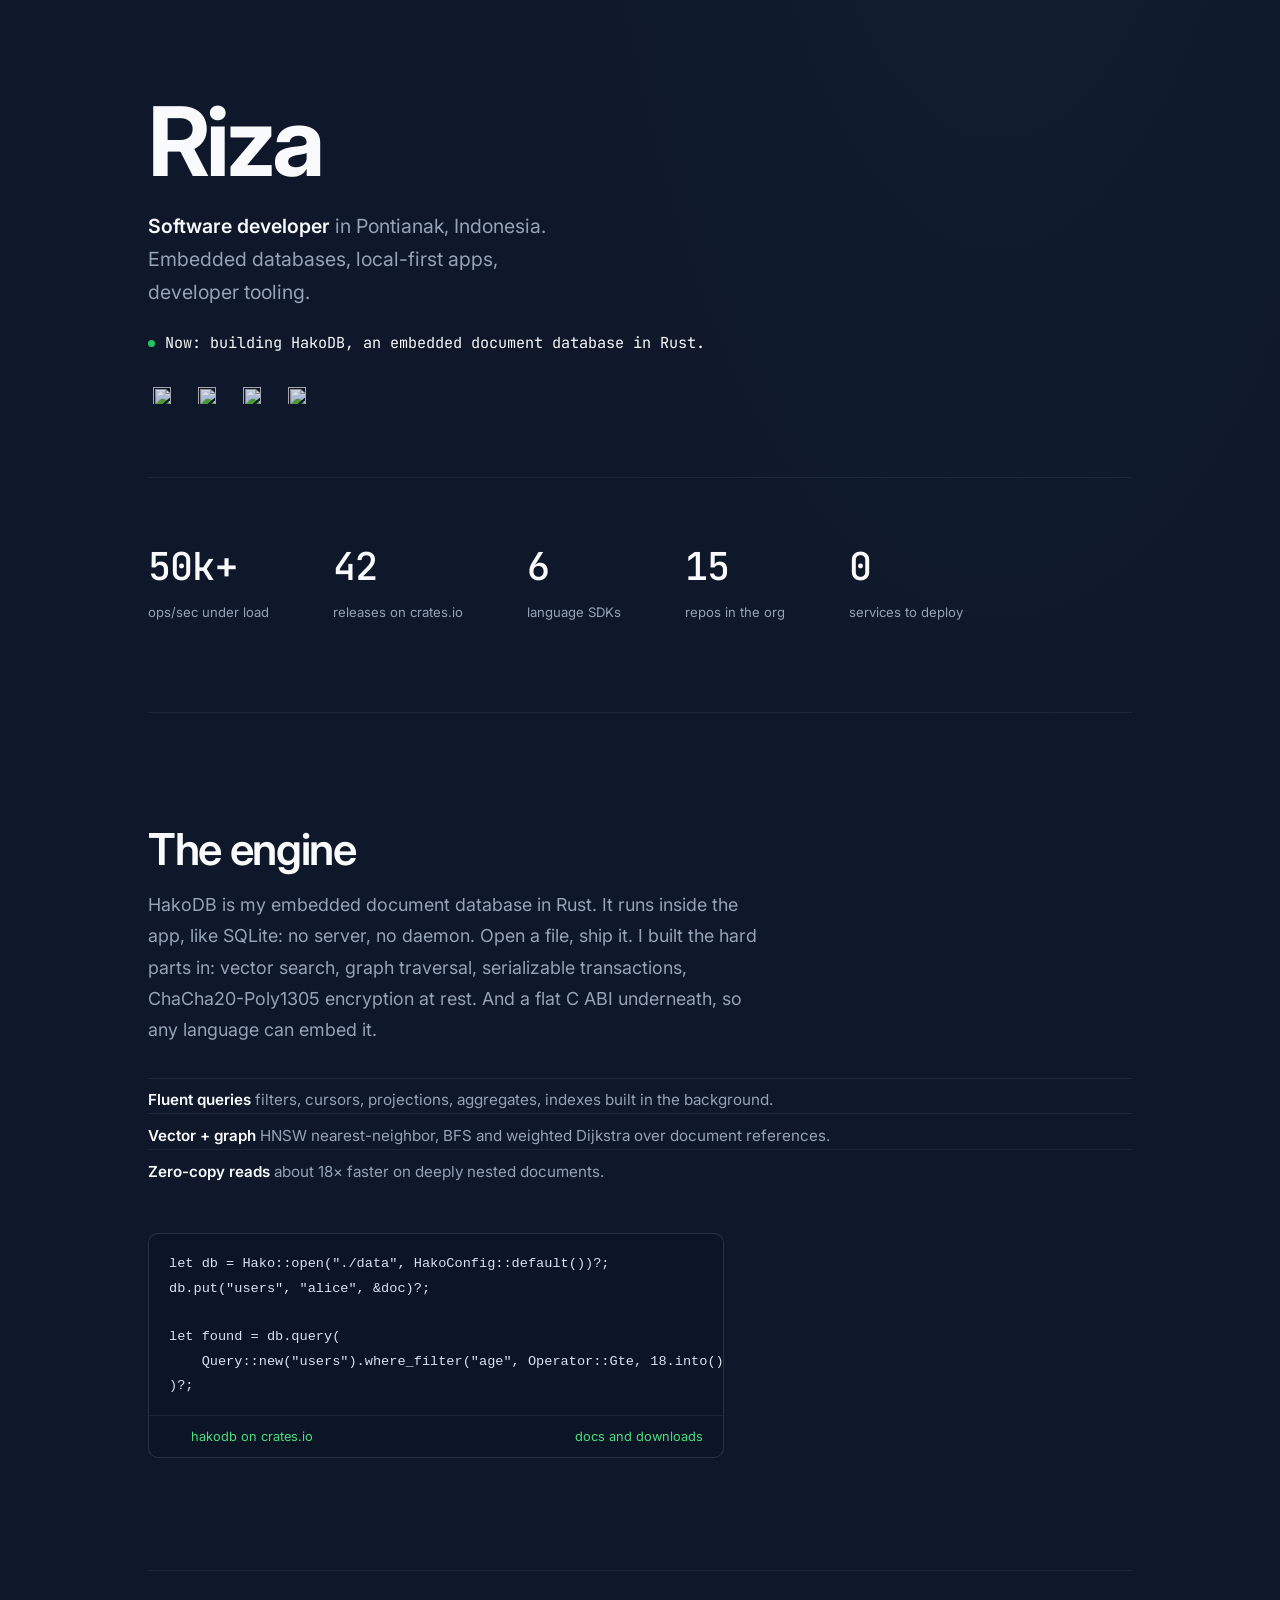
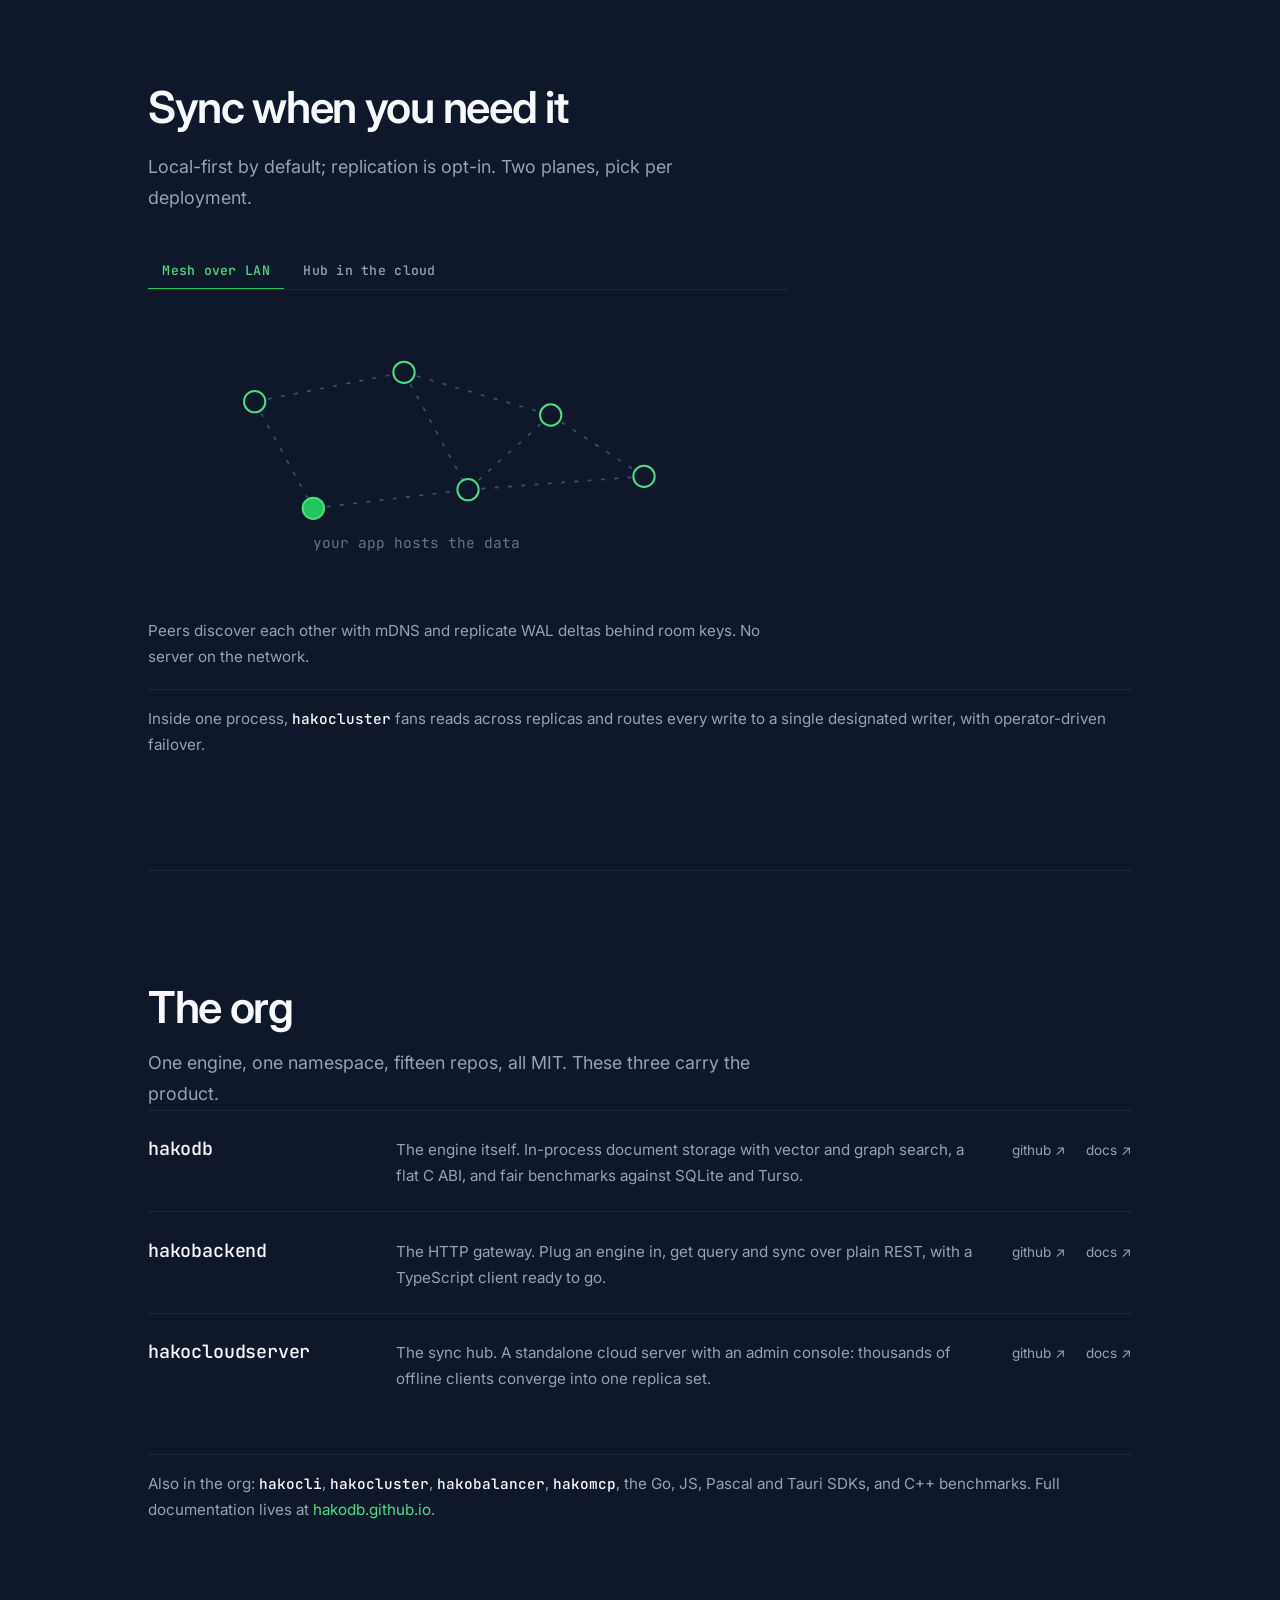
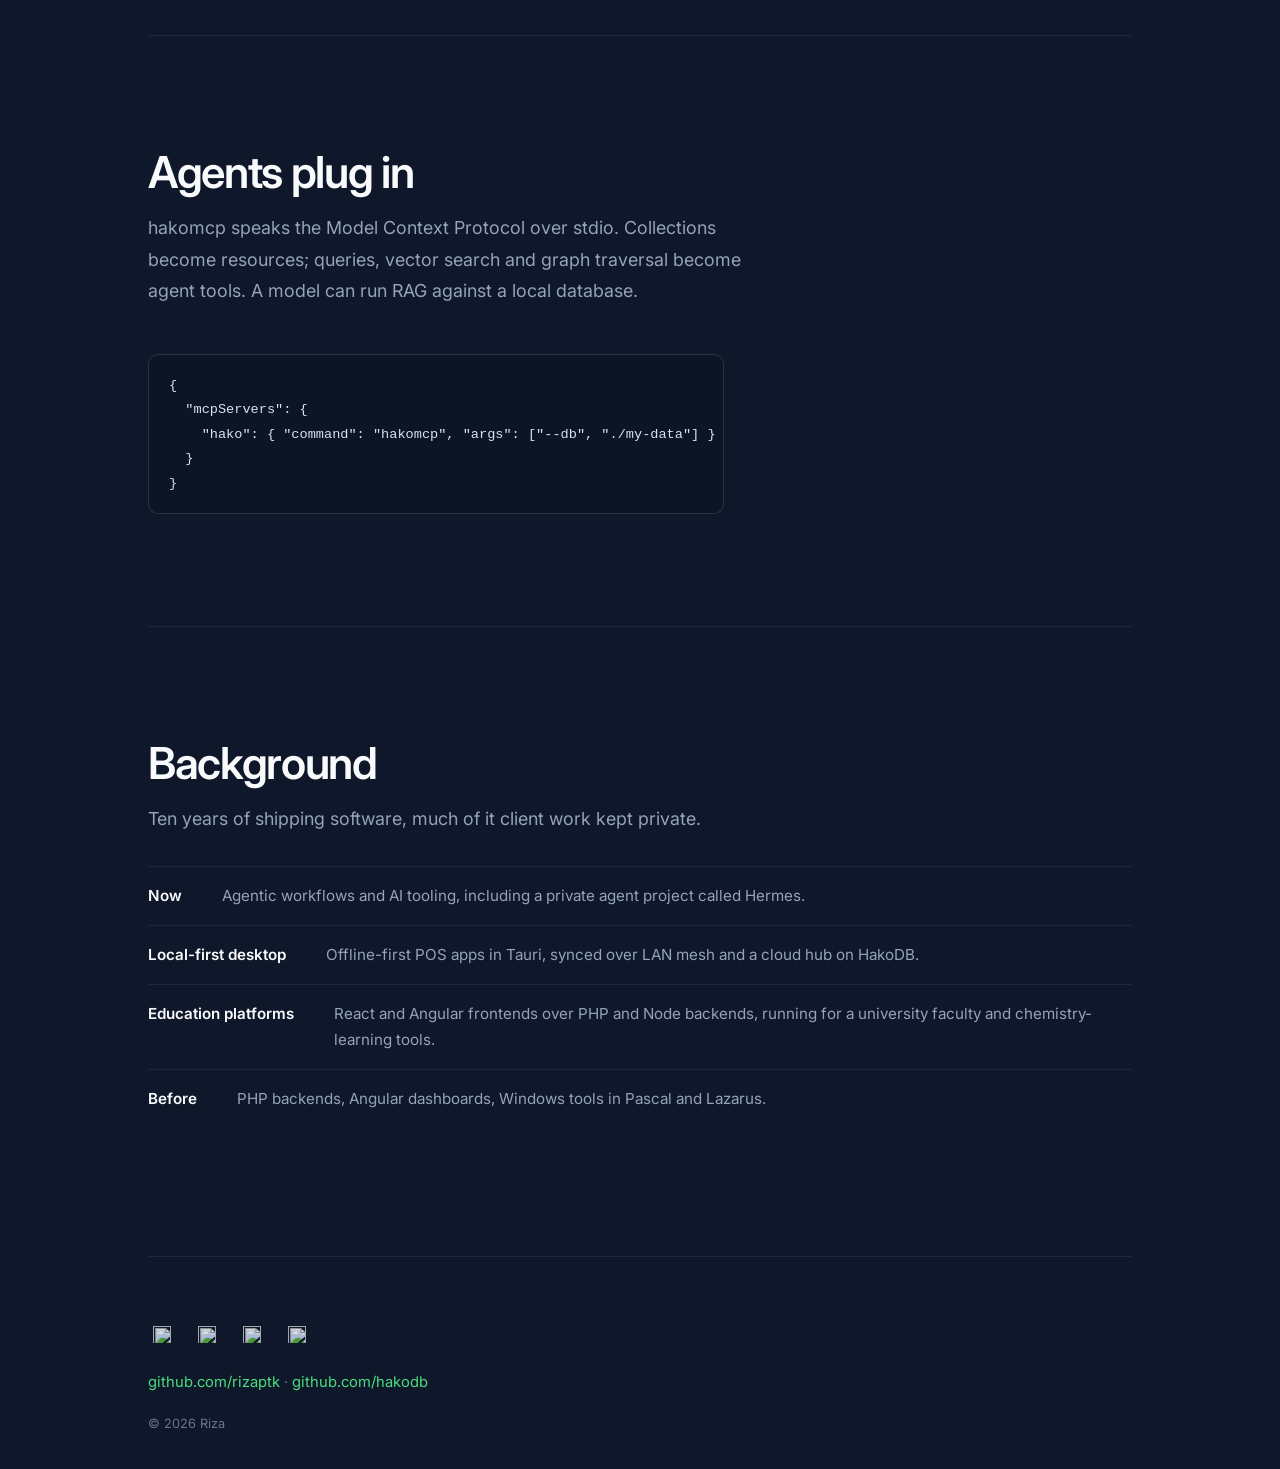
==== commit 36426ba4: "Rebuild portfolio: HakoDB-first structure, editorial design, interactive sync diagram - Position the" ====
--- a/index.html
+++ b/index.html
@@ -1,178 +1,179 @@
 <!DOCTYPE html>
 <html lang="en">
 <head>
-<meta charset="utf-8">
-<meta name="viewport" content="width=device-width,initial-scale=1">
-<title>rizaptk — Full-stack Developer</title>
-<meta name="description" content="rizaptk — full-stack developer. Embedded document databases, desktop apps, and web platforms for education.">
-<meta property="og:title" content="rizaptk — Full-stack Developer">
-<meta property="og:description" content="Embedded document databases, desktop apps, and web platforms for education.">
-<meta property="og:url" content="https://rizaptk.github.io/">
-<meta property="og:type" content="website">
-<link rel="canonical" href="https://rizaptk.github.io/">
-<link rel="icon" href="data:image/svg+xml,%3Csvg xmlns='http://www.w3.org/2000/svg' viewBox='0 0 100 100'%3E%3Crect width='100' height='100' rx='20' fill='%230d1117'/%3E%3Ctext x='50' y='70' font-size='62' text-anchor='middle' fill='%237ee787' font-family='sans-serif' font-weight='bold'%3Er%3C/text%3E%3C/svg%3E">
-<meta property="og:image" content="https://rizaptk.github.io/og-image.png">
-<meta name="twitter:card" content="summary_large_image">
-<style>
-:root{
-  --bg:#0d1117;
-  --surface:#161b22;
-  --border:#2d333b;
-  --text:#e6edf3;
-  --muted:#8b949e;
-  --accent:#7ee787;
-}
-*{margin:0;padding:0;box-sizing:border-box}
-html{scroll-behavior:smooth}
-body{
-  font-family:-apple-system,BlinkMacSystemFont,"Segoe UI",Roboto,Oxygen,Ubuntu,Cantarell,"Fira Sans","Droid Sans","Helvetica Neue",Arial,sans-serif;
-  background:var(--bg);color:var(--text);line-height:1.6;
-}
-.container{max-width:720px;margin:0 auto;padding:4rem 1.5rem 3rem}
-a{color:var(--accent);text-decoration:none}
-a:hover{text-decoration:underline}
-h2{font-size:1.25rem;margin-bottom:1.25rem;letter-spacing:-.01em}
-h3{font-size:.85rem;color:var(--muted);text-transform:uppercase;letter-spacing:.08em;margin:2rem 0 1rem}
-header p{color:var(--muted);font-size:1.05rem;margin-top:.35rem}
-header .links{margin-top:1rem}
-header .links a{font-size:.95rem}
-.about p{color:var(--muted)}
-.chips{display:flex;flex-wrap:wrap;gap:.5rem}
-.chips span{border:1px solid var(--border);border-radius:999px;padding:.25rem .8rem;font-size:.85rem;color:var(--muted);background:var(--surface)}
-.project{
-  display:block;border:1px solid var(--border);border-radius:8px;
-  padding:1rem 1.15rem;margin-bottom:.75rem;background:var(--surface);
-  transition:border-color .15s ease;
-}
-.project:hover{border-color:var(--accent);text-decoration:none}
-.project .name{font-weight:600;color:var(--text)}
-.project .name .arrow{color:var(--accent)}
-.project .desc{font-size:.92rem;color:var(--muted);margin-top:.15rem}
-.project.featured{border-color:var(--accent)}
-.badge{font-size:.62rem;font-weight:600;text-transform:uppercase;letter-spacing:.06em;color:var(--accent);border:1px solid var(--accent);border-radius:999px;padding:.1rem .5rem;vertical-align:middle}
-.project img.shot{display:block;width:100%;border-radius:6px;border:1px solid var(--border);margin-bottom:.65rem;background:var(--bg)}
-.sublink{font-size:.85rem;color:var(--muted);margin:-.35rem 0 1.2rem}
-header .now{margin-top:.3rem;font-size:.92rem;display:flex;align-items:center;gap:.45rem}
-header .now::before{content:'';width:6px;height:6px;border-radius:50%;background:var(--accent);flex-shrink:0}
-.timeline ul{list-style:none}
-.timeline li{position:relative;padding-left:1.1rem;margin-bottom:.55rem;font-size:.95rem;color:var(--muted)}
-.timeline li::before{content:'';position:absolute;left:0;top:.55em;width:6px;height:6px;border-radius:50%;background:var(--accent)}
-.timeline b{color:var(--text);font-weight:600}
-.plain{
-  display:inline-block;border:1px dashed var(--border);border-radius:8px;
-  padding:1rem 1.15rem;margin:0 .5rem .75rem 0;font-size:.92rem;color:var(--muted);background:var(--surface);
-}
-.plain b{color:var(--text);font-weight:600}
-footer{border-top:1px solid var(--border);margin-top:3rem;padding-top:1.5rem;color:var(--muted);font-size:.9rem}
-@media(max-width:480px){.container{padding:2.5rem 1.25rem 2rem}}
-</style>
+  <meta charset="utf-8">
+  <meta name="viewport" content="width=device-width,initial-scale=1">
+  <title>rizaptk — software developer</title>
+  <meta name="description" content="Software developer from Pontianak, Indonesia. Embedded databases, local-first apps, and developer tooling.">
+  <meta property="og:title" content="rizaptk — software developer">
+  <meta property="og:description" content="Embedded databases, local-first apps, and developer tooling.">
+  <meta property="og:url" content="https://rizaptk.github.io/">
+  <meta property="og:type" content="website">
+  <meta property="og:image" content="https://rizaptk.github.io/og-image.png">
+  <meta name="twitter:card" content="summary_large_image">
+  <link rel="canonical" href="https://rizaptk.github.io/">
+  <link rel="icon" href="data:image/svg+xml,%3Csvg xmlns='http://www.w3.org/2000/svg' viewBox='0 0 100 100'%3E%3Crect width='100' height='100' rx='18' fill='%230f172a'/%3E%3Ctext x='50' y='72' font-size='62' text-anchor='middle' fill='%234ade80' font-family='sans-serif' font-weight='bold'%3Er%3C/text%3E%3C/svg%3E">
+  <link rel="preconnect" href="https://fonts.googleapis.com">
+  <link rel="preconnect" href="https://fonts.gstatic.com" crossorigin>
+  <link href="https://fonts.googleapis.com/css2?family=Inter:wght@400;500;600;700&family=JetBrains+Mono:wght@400;500&display=swap" rel="stylesheet">
+  <link rel="stylesheet" href="style.css">
 </head>
 <body>
-<div class="container">
+  <a class="skip" href="#main">Skip to content</a>
 
-  <header>
-    <h1>rizaptk</h1>
-    <p>Full-stack Developer · Pontianak, Indonesia</p>
-    <p class="now">Now: HakoDB · Kastoko & TokoCepat · AI agents</p>
-    <div class="links">
-      <a href="https://github.com/rizaptk" rel="me">github.com/rizaptk</a>
-    </div>
-  </header>
+  <div class="wrap" id="main">
 
-  <section class="about" style="margin-top:3rem">
-    <h2>About</h2>
-    <p>Full-stack developer working across the stack — from an embedded document database (HakoDB) to desktop apps (Tauri) and web platforms for education. Mostly JavaScript and Pascal, with a PHP past.</p>
-    <p style="margin-top:.6rem">offline-first apps · embedded databases · dev tooling · education tech</p>
-  </section>
+    <header class="hero">
+      <h1>Riza</h1>
+      <p class="role"><b>Software developer</b> in Pontianak, Indonesia. Embedded databases, local-first apps, developer tooling.</p>
+      <p class="now">Now: building HakoDB, an embedded document database in Rust.</p>
+      <ul class="social">
+        <li><a href="https://github.com/rizaptk" aria-label="GitHub"><img src="https://cdn.simpleicons.org/github/94a3b8" alt="" width="18" height="18" loading="lazy"></a></li>
+        <li><a href="https://x.com/rizaptk" aria-label="X (Twitter)"><img src="https://cdn.simpleicons.org/x/94a3b8" alt="" width="18" height="18" loading="lazy"></a></li>
+        <li><a href="https://www.instagram.com/longija" aria-label="Instagram"><img src="https://cdn.simpleicons.org/instagram/94a3b8" alt="" width="18" height="18" loading="lazy"></a></li>
+        <li><a href="https://www.facebook.com/rizapontianak" aria-label="Facebook"><img src="https://cdn.simpleicons.org/facebook/94a3b8" alt="" width="18" height="18" loading="lazy"></a></li>
+      </ul>
+    </header>
 
-  <section class="timeline" style="margin-top:2rem">
-    <h2>Background</h2>
-    <ul>
-      <li><b>Now</b> — Rust, Tauri & HakoDB: embedded document DBs, offline-first POS, AI-agent tooling</li>
-      <li><b>Education tech</b> — full-stack web platforms for FKIP Untan & chemistry learning (ChemBS, Silangkau, ScholaSync, FirePressExpress)</li>
-      <li><b>Before</b> — PHP backends, Angular & React frontends</li>
-    </ul>
-  </section>
+    <section class="stats">
+      <dl>
+        <div><dt>50k+</dt><dd>ops/sec under load</dd></div>
+        <div><dt>42</dt><dd>releases on crates.io</dd></div>
+        <div><dt>6</dt><dd>language SDKs</dd></div>
+        <div><dt>15</dt><dd>repos in the org</dd></div>
+        <div><dt>0</dt><dd>services to deploy</dd></div>
+      </dl>
+    </section>
 
-  <section style="margin-top:2.5rem">
-    <h2>Skills</h2>
-    <div class="chips">
-      <span>JavaScript</span>
-      <span>TypeScript</span>
-      <span>Pascal</span>
-      <span>PHP</span>
-      <span>Rust</span>
-      <span>Tauri</span>
-      <span>Angular</span>
-      <span>React</span>
-      <span>SQLite</span>
-      <span>RethinkDB</span>
-      <span>Full-stack</span>
-    </div>
-  </section>
+    <section class="engine">
+      <h2>The engine</h2>
+      <p class="lead">HakoDB is my embedded document database in Rust. It runs inside the app, like SQLite: no server, no daemon. Open a file, ship it. I built the hard parts in: vector search, graph traversal, serializable transactions, ChaCha20-Poly1305 encryption at rest. And a flat C ABI underneath, so any language can embed it.</p>
+      <ul class="claims">
+        <li><b>Fluent queries</b> filters, cursors, projections, aggregates, indexes built in the background.</li>
+        <li><b>Vector + graph</b> HNSW nearest-neighbor, BFS and weighted Dijkstra over document references.</li>
+        <li><b>Zero-copy reads</b> about 18× faster on deeply nested documents.</li>
+      </ul>
+      <figure class="code">
+<pre><code>let db = Hako::open("./data", HakoConfig::default())?;
+db.put("users", "alice", &amp;doc)?;
 
-  <section style="margin-top:2.5rem">
-    <h2>Projects</h2>
+let found = db.query(
+    Query::new("users").where_filter("age", Operator::Gte, 18.into()),
+)?;</code></pre>
+        <figcaption>
+          <img src="https://cdn.simpleicons.org/rust/4ade80" alt="" width="13" height="13" loading="lazy">
+          <span><a href="https://crates.io/crates/hakodb">hakodb on crates.io</a></span>
+          <span class="extra"><a href="https://hakodb.github.io/">docs and downloads</a></span>
+        </figcaption>
+      </figure>
+    </section>
 
-    <a class="project featured" href="https://kastoko.vercel.app/">
-      <img class="shot" src="assets/kastoko.png" alt="Kastoko POS app screenshot" loading="lazy">
-      <div class="name">Kastoko <span class="badge">Featured</span> <span class="arrow">↗</span></div>
-      <div class="desc">Offline-first POS app for Windows desktop — the complete variant, up to cloud sync. Tauri v2, HakoDB embedded DB.</div>
-    </a>
-    <a class="project featured" href="https://tokocepat-pos.web.app/">
-      <img class="shot" src="assets/tokocepat.webp" alt="TokoCepat POS app screenshot" loading="lazy">
-      <div class="name">TokoCepat <span class="badge">Featured</span> <span class="arrow">↗</span></div>
-      <div class="desc">Offline-first POS app for desktop & Android — the simpler variant, LAN net-sync only. Same codebase as Kastoko.</div>
-    </a>
-    <p class="sublink">App releases: <a href="https://github.com/rizaptk/tokocepat-dist">github.com/rizaptk/tokocepat-dist</a> · CI: <a href="https://github.com/rizaptk/kastoko-updates">github.com/rizaptk/kastoko-updates</a></p>
+    <section class="sync">
+      <h2>Sync when you need it</h2>
+      <p class="lead">Local-first by default; replication is opt-in. Two planes, pick per deployment.</p>
+      <div class="syncviz">
+        <div class="tabs" role="group" aria-label="Sync mode">
+          <button class="tab is-on" data-mode="mesh" aria-pressed="true">Mesh over LAN</button>
+          <button class="tab" data-mode="hub" aria-pressed="false">Hub in the cloud</button>
+        </div>
+        <svg class="net" viewBox="0 0 480 210" aria-label="Replication diagram">
+          <g class="m is-on" data-m="mesh">
+            <line x1="80" y1="62" x2="192" y2="40"/>
+            <line x1="192" y1="40" x2="302" y2="72"/>
+            <line x1="80" y1="62" x2="124" y2="142"/>
+            <line x1="192" y1="40" x2="240" y2="128"/>
+            <line x1="302" y1="72" x2="240" y2="128"/>
+            <line x1="124" y1="142" x2="240" y2="128"/>
+            <line x1="240" y1="128" x2="372" y2="118"/>
+            <line x1="302" y1="72" x2="372" y2="118"/>
+            <circle cx="80" cy="62" r="8"/>
+            <circle cx="192" cy="40" r="8"/>
+            <circle cx="302" cy="72" r="8"/>
+            <circle cx="372" cy="118" r="8"/>
+            <circle class="anchor" cx="124" cy="142" r="8"/>
+            <circle cx="240" cy="128" r="8"/>
+            <text x="124" y="172" class="lbl">your app hosts the data</text>
+          </g>
+          <g class="m" data-m="hub">
+            <line x1="60" y1="48" x2="380" y2="105"/>
+            <line x1="60" y1="105" x2="380" y2="105"/>
+            <line x1="60" y1="162" x2="380" y2="105"/>
+            <line x1="150" y1="72" x2="380" y2="105"/>
+            <line x1="150" y1="140" x2="380" y2="105"/>
+            <circle cx="60" cy="48" r="8"/>
+            <circle cx="60" cy="105" r="8"/>
+            <circle cx="60" cy="162" r="8"/>
+            <circle cx="150" cy="72" r="8"/>
+            <circle cx="150" cy="140" r="8"/>
+            <circle class="anchor" cx="380" cy="105" r="10"/>
+            <circle cx="380" cy="105" r="17" class="ring"/>
+            <text x="380" y="152" class="lbl" text-anchor="middle">one replica set per room</text>
+          </g>
+        </svg>
+        <p class="netcap" data-mode="mesh">Peers discover each other with mDNS and replicate WAL deltas behind room keys. No server on the network.</p>
+        <p class="netcap" data-mode="hub" hidden>Offline clients converge through a WebSocket hub that micro-batches writes in 5&nbsp;ms. One replica set per room.</p>
+      </div>
+      <p class="strip">Inside one process, <b>hakocluster</b> fans reads across replicas and routes every write to a single designated writer, with operator-driven failover.</p>
+    </section>
 
-    <h3>Libraries & releases</h3>
-    <a class="project" href="https://hakodb.github.io/">
-      <div class="name">HakoDB <span class="arrow">↗</span></div>
-      <div class="desc">Embedded, Firestore-style document DB in Rust — successor of FireLite: core engine, CLI, cloud server, Tauri bindings, Go/JS/Pascal SDKs, benchmarks.</div>
-    </a>
-    <a class="project" href="https://github.com/rizaptk/firesqlite">
-      <div class="name">firesqlite <span class="arrow">↗</span></div>
-      <div class="desc">Small Firestore-like API backed by wa-sqlite and OPFS — Firestore-style persistence in the browser.</div>
-    </a>
-    <a class="project" href="https://github.com/rizaptk/kastoko-updates">
-      <div class="name">kastoko-updates <span class="arrow">↗</span></div>
-      <div class="desc">CI release channel for Kastoko (Windows desktop), powered by HakoDB.</div>
-    </a>
+    <section class="org">
+      <h2>The org</h2>
+      <p class="lead">One engine, one namespace, fifteen repos, all MIT. These three carry the product.</p>
+      <div class="featured">
+        <article class="feat">
+          <a class="name" href="https://github.com/hakodb/hakodb"><code>hakodb</code></a>
+          <span class="d">The engine itself. In-process document storage with vector and graph search, a flat C ABI, and fair benchmarks against SQLite and Turso.</span>
+          <span class="links"><a href="https://github.com/hakodb/hakodb">github ↗</a><a class="docs" href="https://hakodb.github.io/">docs ↗</a></span>
+        </article>
+        <article class="feat">
+          <a class="name" href="https://github.com/hakodb/hakobackend"><code>hakobackend</code></a>
+          <span class="d">The HTTP gateway. Plug an engine in, get query and sync over plain REST, with a TypeScript client ready to go.</span>
+          <span class="links"><a href="https://github.com/hakodb/hakobackend">github ↗</a><a class="docs" href="https://hakodb.github.io/">docs ↗</a></span>
+        </article>
+        <article class="feat">
+          <a class="name" href="https://github.com/hakodb/hakocloudserver"><code>hakocloudserver</code></a>
+          <span class="d">The sync hub. A standalone cloud server with an admin console: thousands of offline clients converge into one replica set.</span>
+          <span class="links"><a href="https://github.com/hakodb/hakocloudserver">github ↗</a><a class="docs" href="https://hakodb.github.io/">docs ↗</a></span>
+        </article>
+      </div>
+      <p class="strip">Also in the org: <b>hakocli</b>, <b>hakocluster</b>, <b>hakobalancer</b>, <b>hakomcp</b>, the Go, JS, Pascal and Tauri SDKs, and C++ benchmarks. Full documentation lives at <a href="https://hakodb.github.io/">hakodb.github.io</a>.</p>
+    </section>
 
-    <h3>Live apps</h3>
-    <a class="project" href="https://scholasync-kappa.vercel.app">
-      <img class="shot" src="assets/scholasync.png" alt="ScholaSync app screenshot" loading="lazy">
-      <div class="name">ScholaSync <span class="arrow">↗</span></div>
-      <div class="desc">App with Rethink-Firestore backend (private code).</div>
-    </a>
-    <a class="project" href="https://blog.chemedu.site">
-      <img class="shot" src="assets/firepressexpress.png" alt="FirePressExpress app screenshot" loading="lazy">
-      <div class="name">FirePressExpress <span class="arrow">↗</span></div>
-      <div class="desc">Publishing app with Rethink-Firestore backend (private code).</div>
-    </a>
+    <section class="agents">
+      <h2>Agents plug in</h2>
+      <p class="lead">hakomcp speaks the Model Context Protocol over stdio. Collections become resources; queries, vector search and graph traversal become agent tools. A model can run RAG against a local database.</p>
+      <figure class="code">
+<pre><code>{
+  "mcpServers": {
+    "hako": { "command": "hakomcp", "args": ["--db", "./my-data"] }
+  }
+}</code></pre>
+      </figure>
+    </section>
 
-    <h3>Also built</h3>
-    <span class="plain"><b>qordia</b> — no public link</span>
-    <span class="plain"><b>retailpulse</b> — no public link</span>
+    <section class="history">
+      <h2>Background</h2>
+      <p class="lead">Ten years of shipping software, much of it client work kept private.</p>
+      <ul class="track">
+        <li><b>Now</b><span>Agentic workflows and AI tooling, including a private agent project called Hermes.</span></li>
+        <li><b>Local-first desktop</b><span>Offline-first POS apps in Tauri, synced over LAN mesh and a cloud hub on HakoDB.</span></li>
+        <li><b>Education platforms</b><span>React and Angular frontends over PHP and Node backends, running for a university faculty and chemistry-learning tools.</span></li>
+        <li><b>Before</b><span>PHP backends, Angular dashboards, Windows tools in Pascal and Lazarus.</span></li>
+      </ul>
+    </section>
 
-    <h3>Older work</h3>
-    <a class="project" href="https://app.chemedu.site">
-      <img class="shot" src="assets/chembs.png" alt="ChemBS app screenshot" loading="lazy">
-      <div class="name">ChemBS <span class="arrow">↗</span></div>
-      <div class="desc">Chemistry education app, chemserver backend (pre-AI era).</div>
-    </a>
-    <a class="project" href="https://silangkau.fkip.untan.ac.id">
-      <img class="shot" src="assets/silangkau.png" alt="Silangkau site screenshot" loading="lazy">
-      <div class="name">Silangkau <span class="arrow">↗</span></div>
-      <div class="desc">Academic site for FKIP Untan (pre-AI era).</div>
-    </a>
-  </section>
+    <footer>
+      <ul class="social">
+        <li><a href="https://github.com/rizaptk" aria-label="GitHub"><img src="https://cdn.simpleicons.org/github/94a3b8" alt="" width="18" height="18" loading="lazy"></a></li>
+        <li><a href="https://x.com/rizaptk" aria-label="X (Twitter)"><img src="https://cdn.simpleicons.org/x/94a3b8" alt="" width="18" height="18" loading="lazy"></a></li>
+        <li><a href="https://www.instagram.com/longija" aria-label="Instagram"><img src="https://cdn.simpleicons.org/instagram/94a3b8" alt="" width="18" height="18" loading="lazy"></a></li>
+        <li><a href="https://www.facebook.com/rizapontianak" aria-label="Facebook"><img src="https://cdn.simpleicons.org/facebook/94a3b8" alt="" width="18" height="18" loading="lazy"></a></li>
+      </ul>
+      <p><a href="https://github.com/rizaptk">github.com/rizaptk</a> <span class="sep">·</span> <a href="https://github.com/hakodb">github.com/hakodb</a></p>
+      <p class="fine">© 2026 Riza</p>
+    </footer>
 
-  <footer>
-    <a href="https://github.com/rizaptk">GitHub</a>
-  </footer>
-
-</div>
+  </div>
+  <script src="main.js"></script>
 </body>
 </html>
--- a/style.css
+++ b/style.css
@@ -0,0 +1,171 @@
+/* rizaptk.github.io — dark engine-room theme echoing the HakoDB docs brand.
+   Shape rule: code surfaces get 10px radius, everything else stays square. */
+
+:root{
+  --bg:#0f172a;
+  --panel:#0c1526;
+  --border:rgba(71,85,105,.45);
+  --border-soft:rgba(71,85,105,.25);
+  --text:#f8fafc;
+  --dim:#94a3b8;
+  --faint:#64748b;
+  --accent:#22c55e;
+  --accent-bright:#4ade80;
+  --mono:"JetBrains Mono",ui-monospace,SFMono-Regular,Menlo,monospace;
+  --sans:"Inter",-apple-system,"Segoe UI",Roboto,sans-serif;
+  --ease-out:cubic-bezier(0.23,1,0.32,1);
+  --radius:10px;
+}
+*{margin:0;padding:0;box-sizing:border-box}
+html{scroll-behavior:smooth}
+body{
+  font-family:var(--sans);
+  background:
+    radial-gradient(ellipse 70% 50% at 78% -10%,rgba(34,197,94,.055),transparent 60%),
+    var(--bg);
+  color:var(--text);
+  line-height:1.7;
+  font-size:16px;
+  -webkit-font-smoothing:antialiased;
+  overflow-x:hidden;
+}
+::selection{background:rgba(34,197,94,.35);color:#fff}
+a{color:var(--accent-bright);text-decoration:none}
+a:hover{color:var(--text)}
+a:focus-visible,button:focus-visible{outline:1px solid var(--accent);outline-offset:3px}
+
+.skip{
+  position:absolute;left:-9999px;top:0;z-index:100;
+  background:var(--accent);color:#06281a;padding:.5rem 1rem;font-weight:600;
+}
+.skip:focus{left:0}
+
+.wrap{
+  position:relative;z-index:1;
+  max-width:1080px;
+  margin:0 auto;
+  padding:0 clamp(1.25rem,4vw,3rem);
+}
+.wrap a,.wrap button,.wrap code,.wrap pre,.wrap p,.wrap h1,.wrap h2,.wrap h3,.wrap li,.wrap b,.wrap span,.wrap dl,.wrap dd,.wrap dt{pointer-events:auto}
+
+h1{font-size:clamp(3.5rem,9vw,6rem);font-weight:700;letter-spacing:-.04em;line-height:.95}
+h2{font-size:clamp(2rem,4.2vw,2.75rem);font-weight:600;letter-spacing:-.03em;line-height:1.1}
+h3{font-family:var(--mono);font-size:.72rem;font-weight:500;color:var(--faint);text-transform:uppercase;letter-spacing:.14em}
+p{max-width:62ch}
+.lead{color:var(--dim);font-size:1.12rem;line-height:1.75;margin-top:1rem;max-width:56ch}
+
+/* hero */
+.hero{padding:clamp(4.5rem,12vh,6rem) 0 4rem}
+.hero .role{color:var(--dim);font-size:1.22rem;margin-top:1.4rem;max-width:34ch}
+.hero .role b{color:var(--text);font-weight:600}
+.hero .now{color:var(--text);font-size:.95rem;margin-top:1.3rem;font-family:var(--mono)}
+.hero .now::before{content:"";display:inline-block;width:7px;height:7px;border-radius:50%;background:var(--accent);margin-right:.6rem;vertical-align:1px}
+
+.social{list-style:none;display:flex;gap:1.1rem;margin-top:1.6rem}
+.social a{display:inline-flex;padding:.3rem;opacity:.85;transition:opacity .2s var(--ease-out)}
+.social a:hover{opacity:1}
+
+/* stats strip — numbers breathe in plain layout, no cards */
+.stats{padding:3.5rem 0 5.5rem}
+section{border-top:1px solid var(--border-soft);padding:7rem 0}
+.stats dl{display:grid;grid-template-columns:repeat(5,auto);gap:1rem 4rem;justify-content:start}
+.stats dt{font-family:var(--mono);font-size:clamp(1.7rem,3.2vw,2.4rem);font-weight:500;color:var(--text);letter-spacing:-.02em}
+.stats dd{color:var(--dim);font-size:.82rem;margin-top:.1rem}
+
+/* engine */
+.claims{list-style:none;margin-top:2rem;max-width:62rem}
+.claims li{border-top:1px solid var(--border-soft);padding-top:.55rem;color:var(--dim);font-size:.95rem}
+.claims b{color:var(--text);font-weight:600}
+.claims b::after{content:"  "}
+
+.code{
+  margin-top:3rem;max-width:36rem;
+  background:var(--panel);
+  border:1px solid var(--border);border-radius:var(--radius);
+}
+.code pre{
+  padding:1.1rem 1.25rem;overflow-x:auto;
+  font-family:var(--mono);font-size:.85rem;line-height:1.65;color:#d7e2f0;
+}
+.code figcaption{
+  display:flex;align-items:center;gap:.55rem;
+  padding:.6rem 1.25rem;border-top:1px solid var(--border-soft);
+  font-size:.8rem;color:var(--dim);
+}
+.code figcaption .extra{margin-left:auto}
+
+/* sync + interactive diagram */
+.sync p{margin-top:1.2rem}
+.syncviz{margin-top:2.5rem;max-width:40rem}
+.tabs{display:flex;gap:.3rem;border-bottom:1px solid var(--border-soft)}
+.tab{
+  font:500 .82rem var(--mono);letter-spacing:.02em;color:var(--dim);
+  background:none;border:0;border-bottom:1px solid transparent;
+  padding:.55rem .9rem;cursor:pointer;transition:color .15s var(--ease-out);
+}
+.tab:hover{color:var(--text)}
+.tab.is-on{color:var(--accent-bright);border-bottom-color:var(--accent)}
+.net{width:100%;display:block;margin:1.8rem 0 .5rem;max-width:40rem}
+.net .m{display:none}
+.net .m.is-on{display:block}
+.net line{stroke:#33517c;stroke-width:1.2;stroke-dasharray:3 7;animation:flow 1.1s linear infinite}
+.net circle{fill:var(--bg);stroke:var(--accent-bright);stroke-width:1.5}
+.net .anchor{fill:var(--accent)}
+.net .ring{fill:none;stroke:var(--accent);opacity:.45;stroke-dasharray:2 5;animation:flow 1.6s linear infinite}
+.net .lbl{font:400 .68rem var(--mono);fill:var(--faint)}
+@keyframes flow{to{stroke-dashoffset:-10}}
+.netcap{color:var(--dim);font-size:.95rem}
+.strip{
+  margin-top:2.5rem;max-width:62rem;
+  border-top:1px solid var(--border-soft);padding-top:1rem;
+  color:var(--dim);font-size:.95rem;
+}
+.strip b{color:var(--text);font-family:var(--mono);font-weight:500;font-size:.9rem}
+
+/* org */
+.feat{
+  display:grid;grid-template-columns:minmax(10rem,13rem) 1fr auto;align-items:baseline;gap:1.5rem 2.5rem;
+  padding:1.4rem 0;border-top:1px solid var(--border-soft);
+  transition:border-color .2s var(--ease-out);
+}
+.feat:hover{border-top-color:var(--accent)}
+.feat .name code{font-family:var(--mono);font-size:1.15rem;color:var(--text);font-weight:500;letter-spacing:-.01em;transition:color .2s var(--ease-out)}
+.feat .name:hover code{color:var(--accent-bright)}
+.feat .d{color:var(--dim);font-size:.95rem}
+.feat .links{display:flex;gap:1.25rem;font-size:.85rem;white-space:nowrap}
+.feat .links a{color:var(--dim)}
+.feat .links a:hover{color:var(--accent-bright)}
+
+/* history */
+.track{list-style:none;margin-top:2rem;max-width:62rem}
+.track li{display:grid;grid-template-columns:max-content 1fr;gap:2.5rem;border-top:1px solid var(--border-soft);padding-top:1rem;margin-top:1rem}
+.track b{font-weight:600;font-size:.95rem;white-space:nowrap}
+.track span{color:var(--dim);font-size:.95rem}
+
+/* footer */
+footer{padding:4rem 0 3.5rem;border-top:1px solid var(--border-soft);margin-top:2rem}
+footer .social{margin-top:0}
+footer p{margin-top:1.1rem;color:var(--dim);font-size:.92rem}
+footer p .sep{color:var(--faint)}
+footer .fine{font-size:.8rem;color:var(--faint)}
+
+/* scroll reveal — transform/opacity only */
+.reveal{opacity:0;transform:translateY(16px);transition:opacity .6s var(--ease-out),transform .6s var(--ease-out)}
+.reveal.is-in{opacity:1;transform:none}
+@media (prefers-reduced-motion: reduce){
+  .reveal{opacity:1;transform:none;transition:none}
+  html{scroll-behavior:auto}
+  .net line,.net .ring{animation:none}
+}
+
+/* responsive */
+@media (max-width:880px){
+  .stats dl{grid-template-columns:repeat(2,auto);justify-content:start}
+}
+@media (max-width:640px){
+  .hero{padding-top:5.5rem}
+  .feat{grid-template-columns:1fr;gap:.4rem}
+  .feat .links{grid-column:1/-1}
+  .track li{grid-template-columns:1fr;gap:.1rem}
+  section{padding:4rem 0}
+}
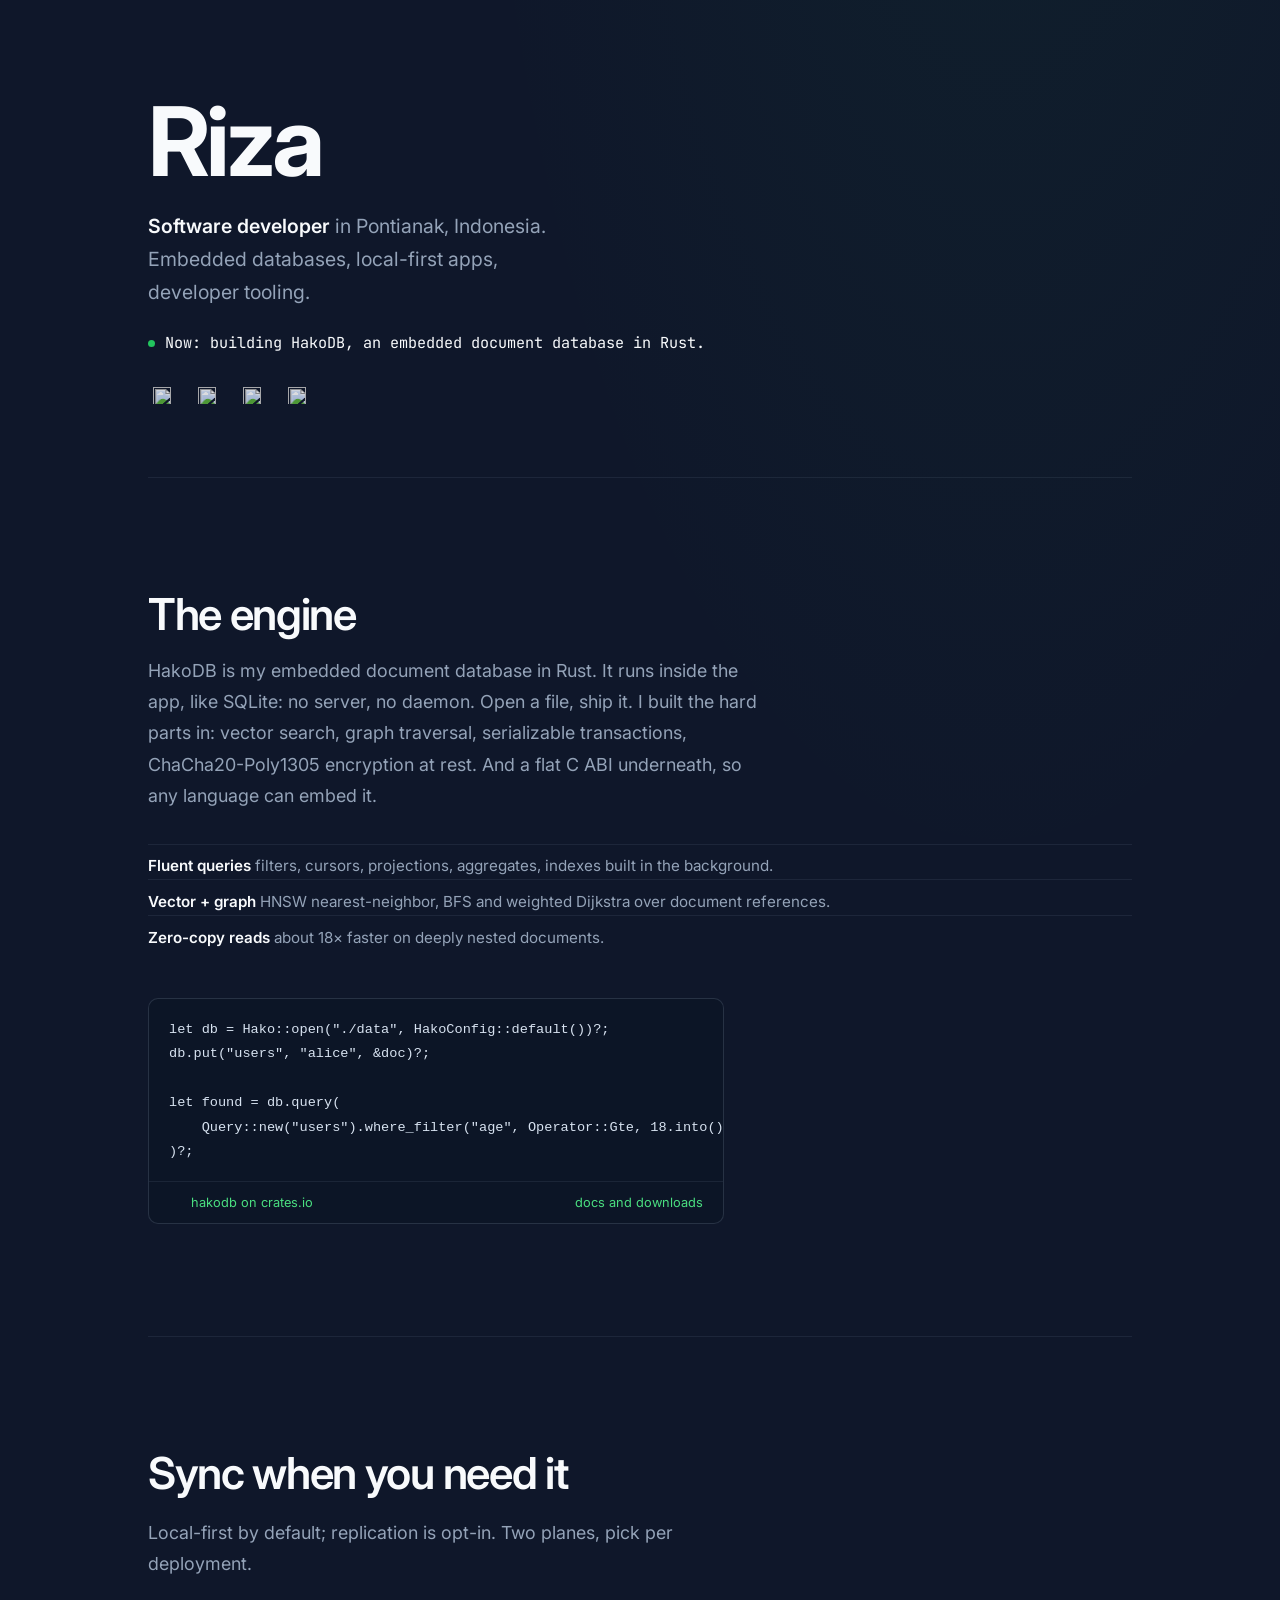
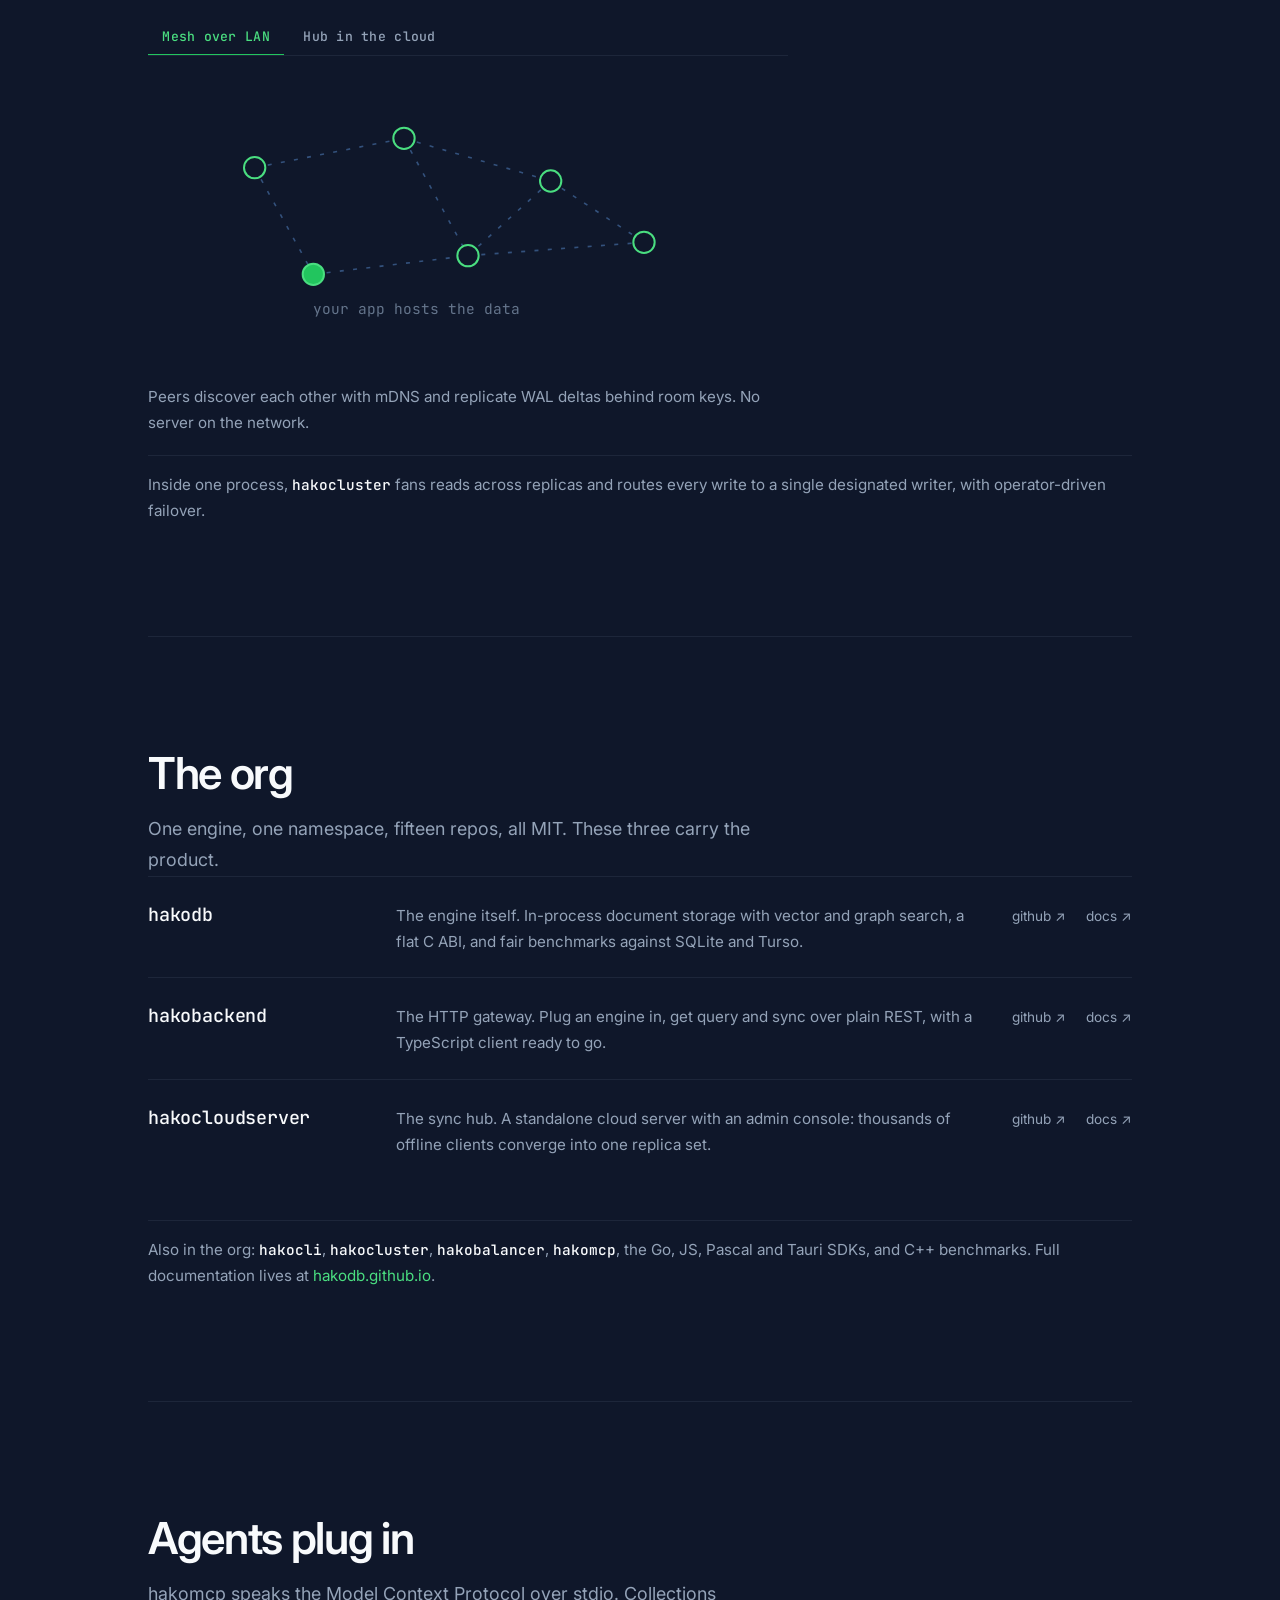
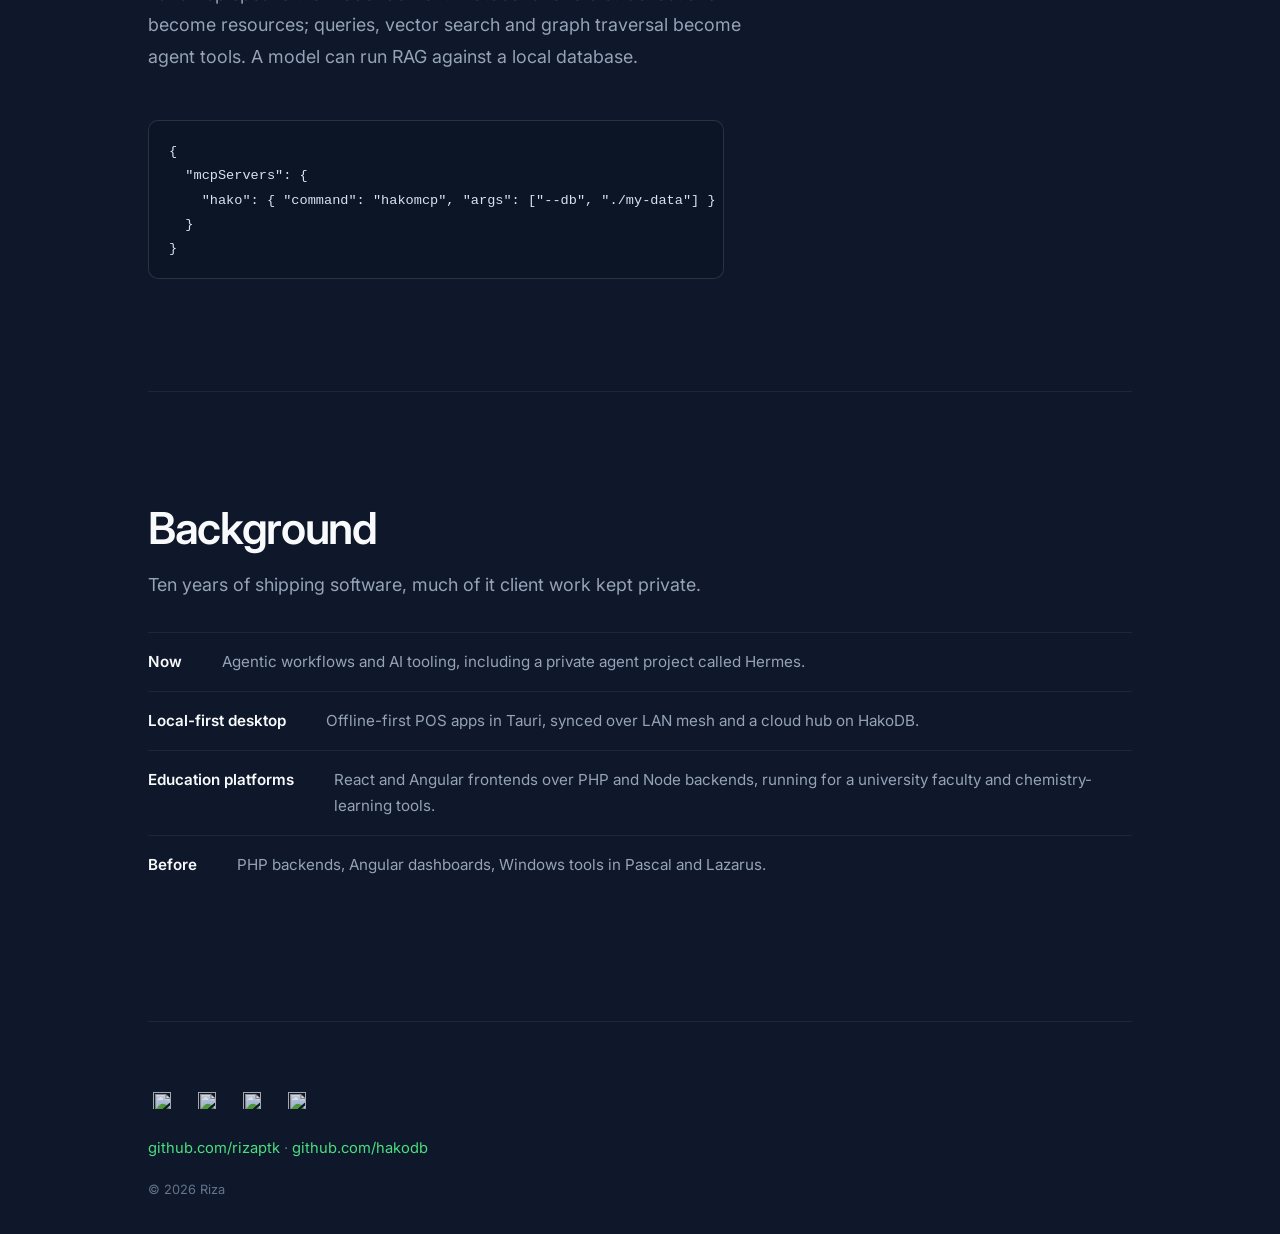
==== commit be310ff2: "Remove stats section" ====
--- a/index.html
+++ b/index.html
@@ -34,16 +34,6 @@
         <li><a href="https://www.facebook.com/rizapontianak" aria-label="Facebook"><img src="https://cdn.simpleicons.org/facebook/94a3b8" alt="" width="18" height="18" loading="lazy"></a></li>
       </ul>
     </header>
-
-    <section class="stats">
-      <dl>
-        <div><dt>50k+</dt><dd>ops/sec under load</dd></div>
-        <div><dt>42</dt><dd>releases on crates.io</dd></div>
-        <div><dt>6</dt><dd>language SDKs</dd></div>
-        <div><dt>15</dt><dd>repos in the org</dd></div>
-        <div><dt>0</dt><dd>services to deploy</dd></div>
-      </dl>
-    </section>
 
     <section class="engine">
       <h2>The engine</h2>
--- a/style.css
+++ b/style.css
@@ -65,12 +65,7 @@
 .social a{display:inline-flex;padding:.3rem;opacity:.85;transition:opacity .2s var(--ease-out)}
 .social a:hover{opacity:1}
 
-/* stats strip — numbers breathe in plain layout, no cards */
-.stats{padding:3.5rem 0 5.5rem}
 section{border-top:1px solid var(--border-soft);padding:7rem 0}
-.stats dl{display:grid;grid-template-columns:repeat(5,auto);gap:1rem 4rem;justify-content:start}
-.stats dt{font-family:var(--mono);font-size:clamp(1.7rem,3.2vw,2.4rem);font-weight:500;color:var(--text);letter-spacing:-.02em}
-.stats dd{color:var(--dim);font-size:.82rem;margin-top:.1rem}
 
 /* engine */
 .claims{list-style:none;margin-top:2rem;max-width:62rem}
@@ -159,9 +154,6 @@
 }
 
 /* responsive */
-@media (max-width:880px){
-  .stats dl{grid-template-columns:repeat(2,auto);justify-content:start}
-}
 @media (max-width:640px){
   .hero{padding-top:5.5rem}
   .feat{grid-template-columns:1fr;gap:.4rem}
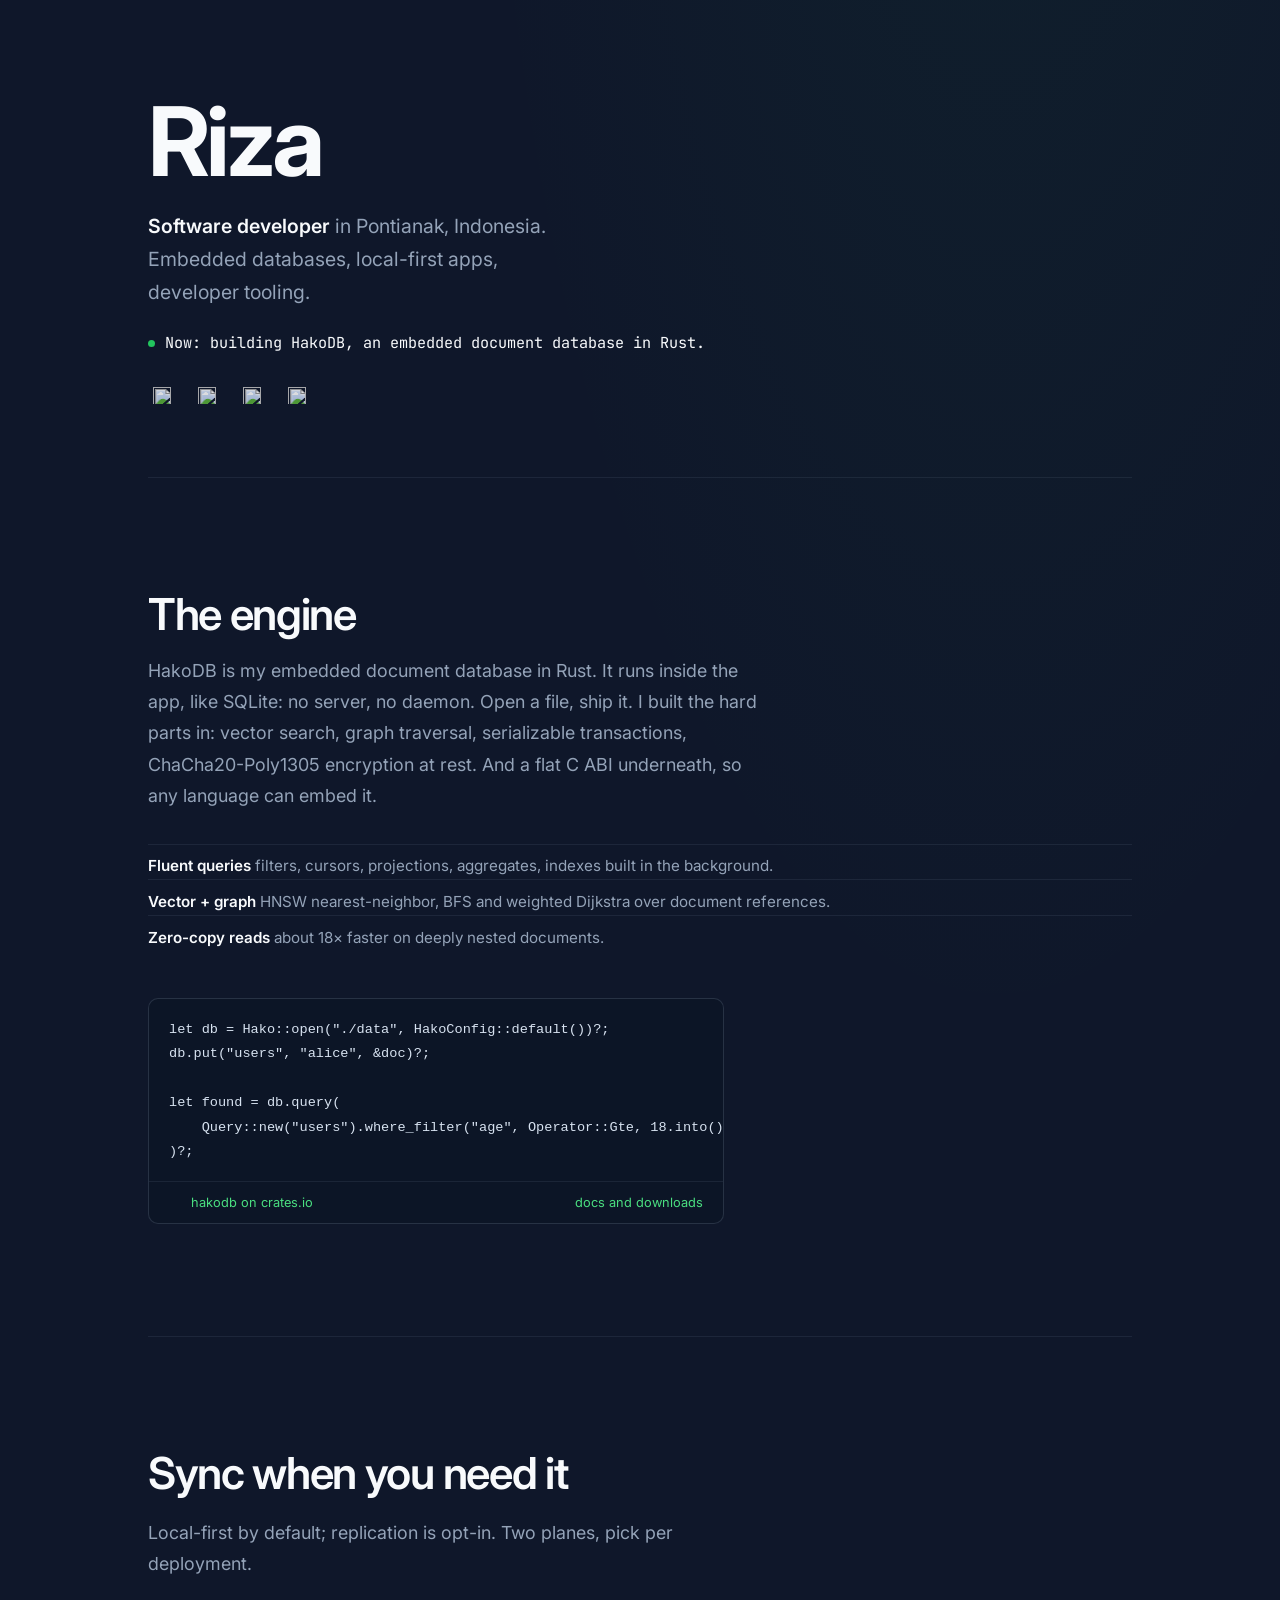
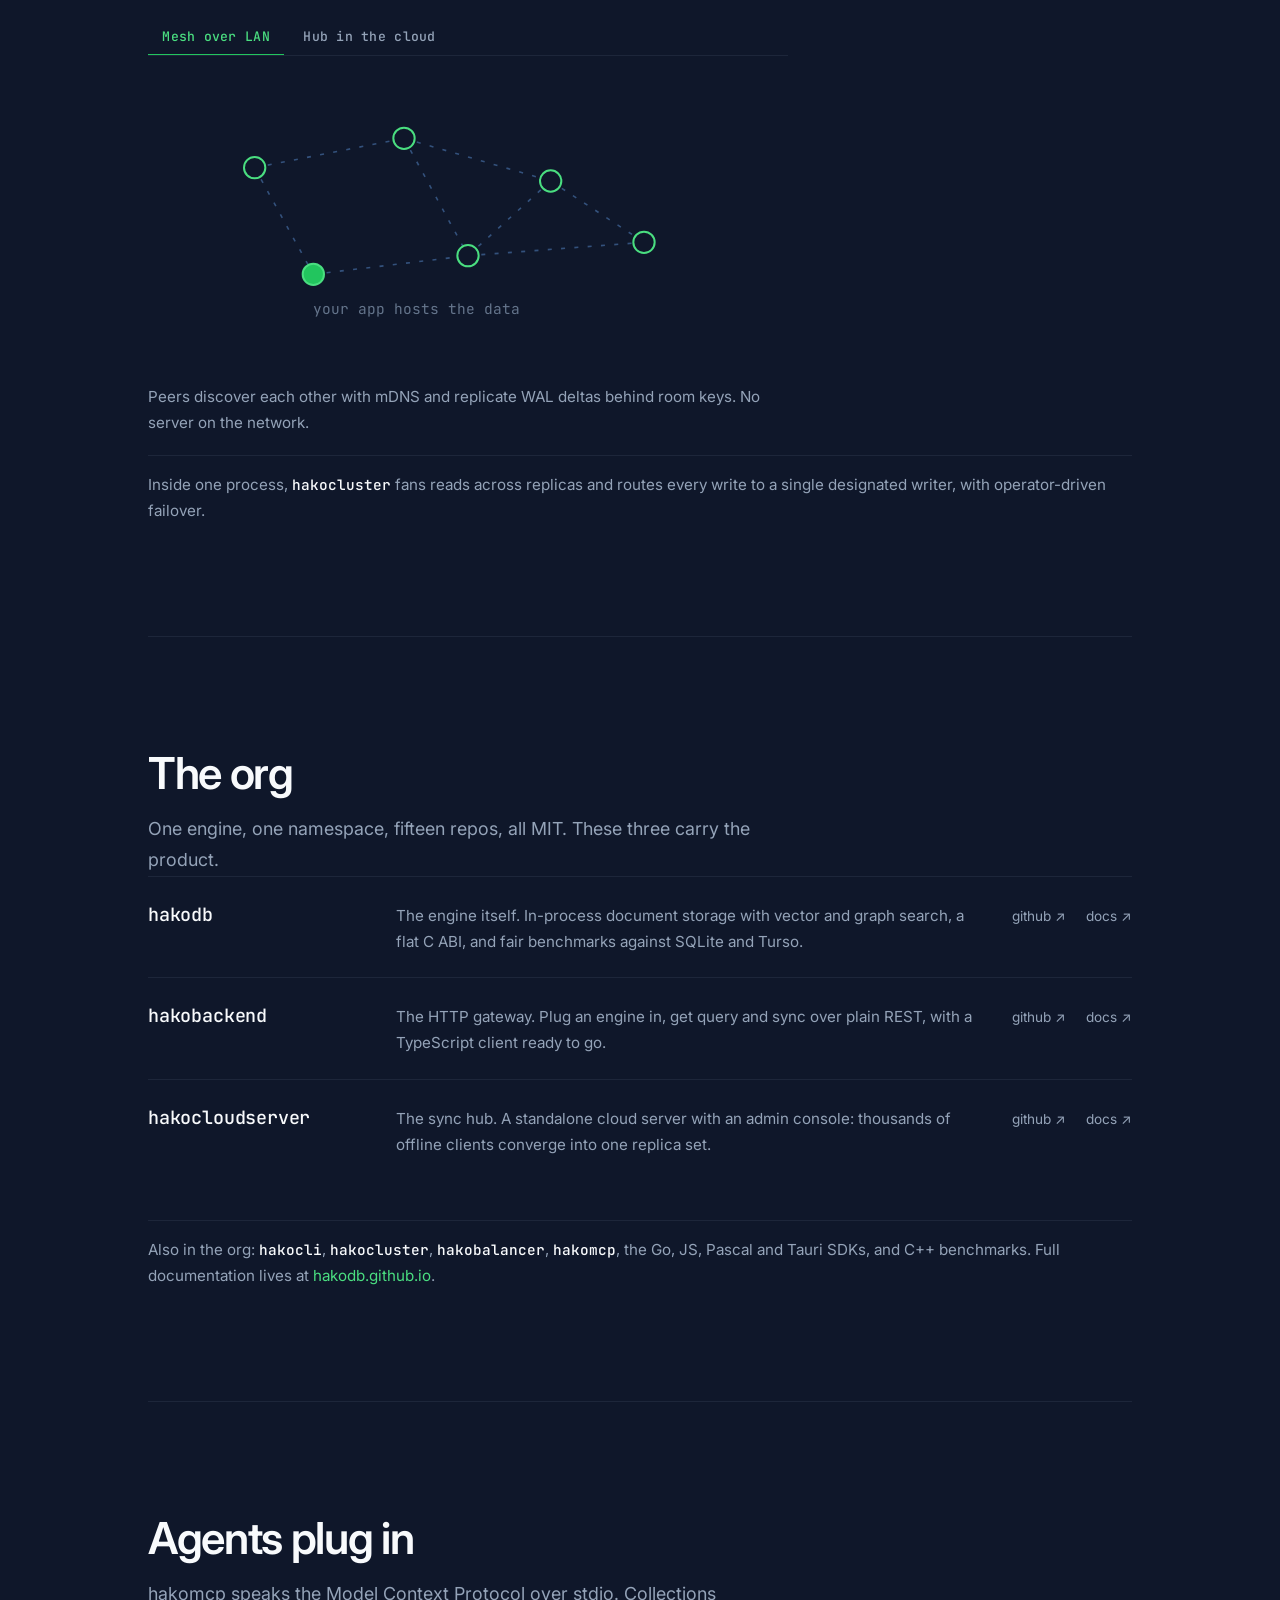
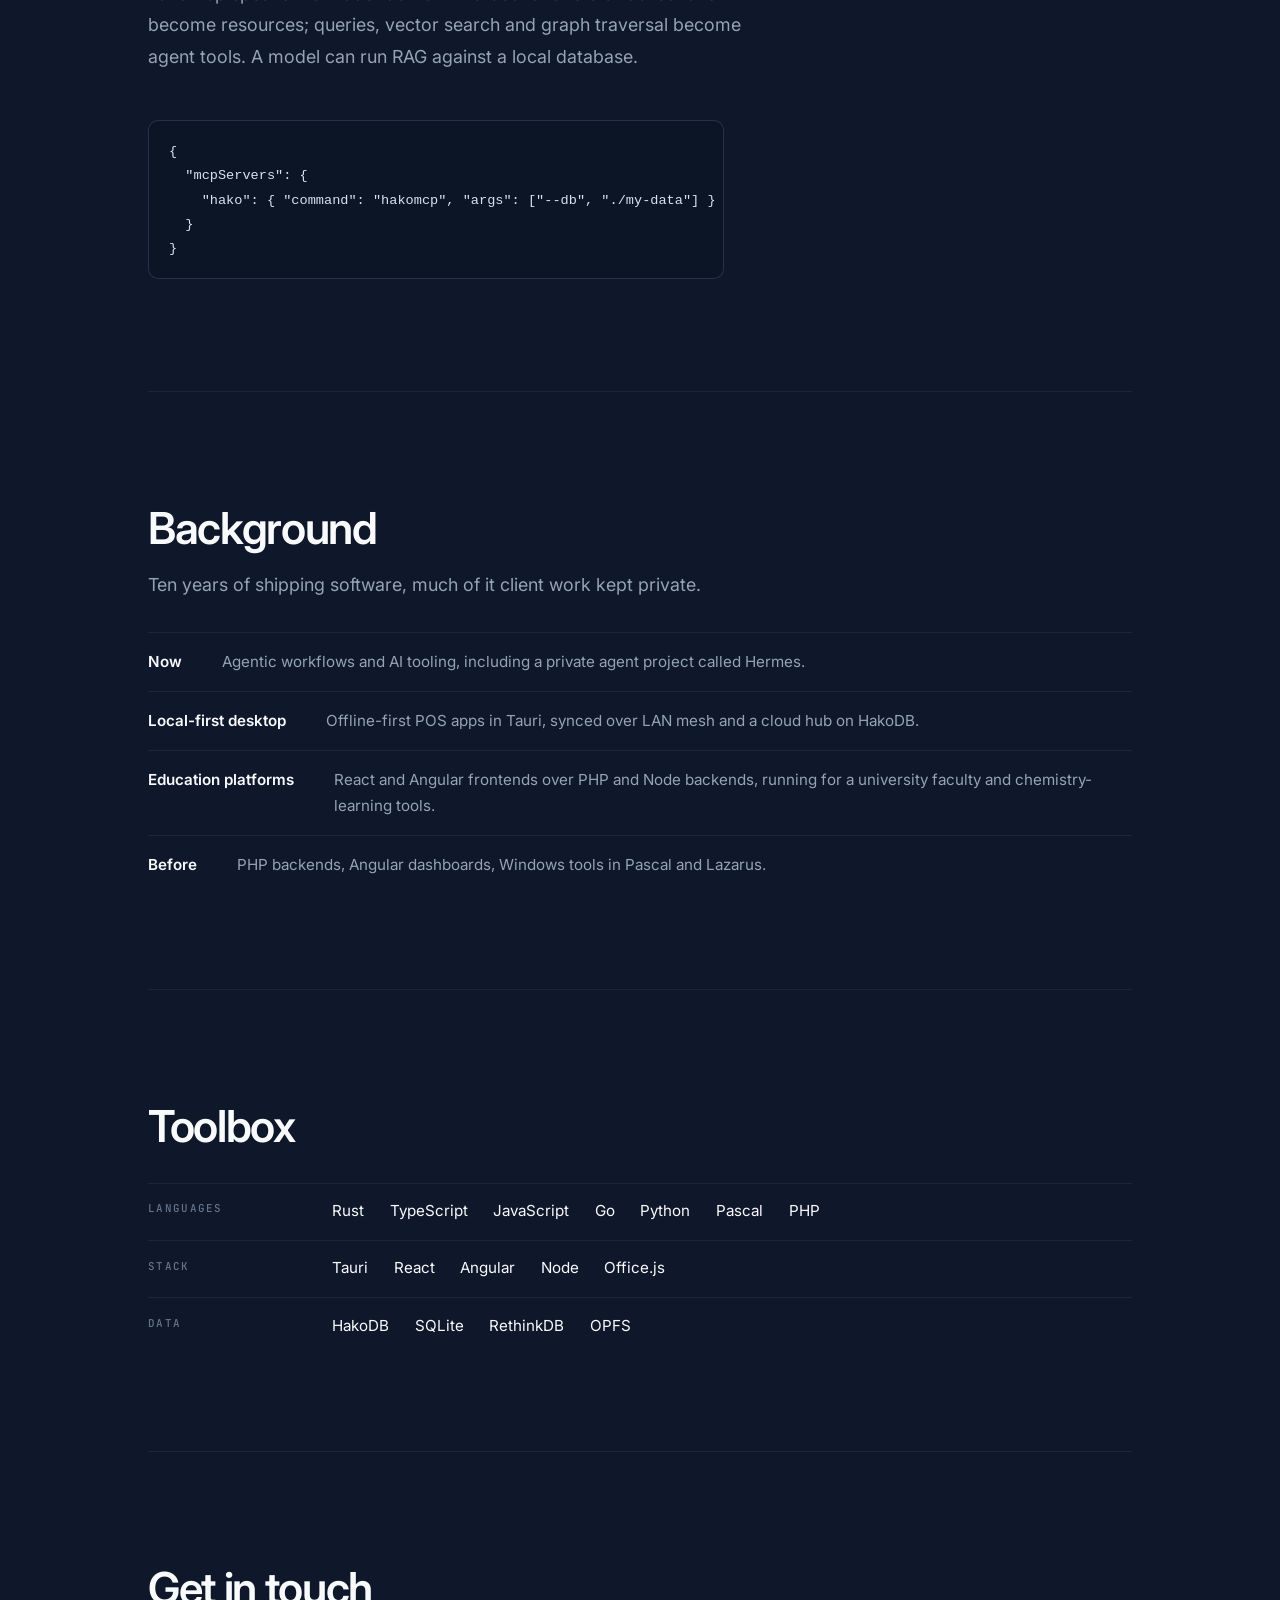
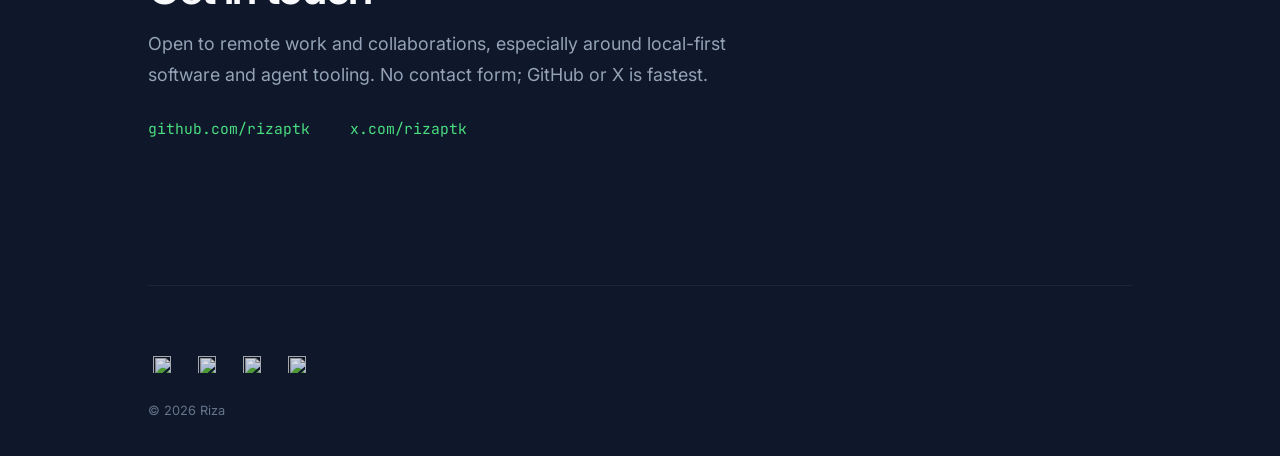
==== commit 53b22eae: "Add toolbox, contact and availability sections" ====
--- a/index.html
+++ b/index.html
@@ -152,6 +152,21 @@
       </ul>
     </section>
 
+    <section class="toolbox">
+      <h2>Toolbox</h2>
+      <dl class="tools">
+        <div><dt>languages</dt><dd><span>Rust</span><span>TypeScript</span><span>JavaScript</span><span>Go</span><span>Python</span><span>Pascal</span><span>PHP</span></dd></div>
+        <div><dt>stack</dt><dd><span>Tauri</span><span>React</span><span>Angular</span><span>Node</span><span>Office.js</span></dd></div>
+        <div><dt>data</dt><dd><span>HakoDB</span><span>SQLite</span><span>RethinkDB</span><span>OPFS</span></dd></div>
+      </dl>
+    </section>
+
+    <section class="contact">
+      <h2>Get in touch</h2>
+      <p class="lead">Open to remote work and collaborations, especially around local-first software and agent tooling. No contact form; GitHub or X is fastest.</p>
+      <p class="reach"><a href="https://github.com/rizaptk">github.com/rizaptk</a><a href="https://x.com/rizaptk">x.com/rizaptk</a></p>
+    </section>
+
     <footer>
       <ul class="social">
         <li><a href="https://github.com/rizaptk" aria-label="GitHub"><img src="https://cdn.simpleicons.org/github/94a3b8" alt="" width="18" height="18" loading="lazy"></a></li>
@@ -159,7 +174,6 @@
         <li><a href="https://www.instagram.com/longija" aria-label="Instagram"><img src="https://cdn.simpleicons.org/instagram/94a3b8" alt="" width="18" height="18" loading="lazy"></a></li>
         <li><a href="https://www.facebook.com/rizapontianak" aria-label="Facebook"><img src="https://cdn.simpleicons.org/facebook/94a3b8" alt="" width="18" height="18" loading="lazy"></a></li>
       </ul>
-      <p><a href="https://github.com/rizaptk">github.com/rizaptk</a> <span class="sep">·</span> <a href="https://github.com/hakodb">github.com/hakodb</a></p>
       <p class="fine">© 2026 Riza</p>
     </footer>
 
--- a/style.css
+++ b/style.css
@@ -137,11 +137,19 @@
 .track b{font-weight:600;font-size:.95rem;white-space:nowrap}
 .track span{color:var(--dim);font-size:.95rem}
 
+/* toolbox */
+.tools{margin-top:2rem;max-width:62rem}
+.tools div{display:grid;grid-template-columns:minmax(8rem,10rem) 1fr;gap:1.5rem;border-top:1px solid var(--border-soft);padding-top:.9rem;margin-top:1rem}
+.tools dt{font:500 .68rem var(--mono);color:var(--faint);text-transform:uppercase;letter-spacing:.12em;padding-top:.2rem}
+.tools dd{display:flex;flex-wrap:wrap;gap:.4rem 1.6rem;color:var(--text);font-size:.95rem}
+
+/* contact */
+.reach{display:flex;flex-wrap:wrap;gap:.8rem 2.5rem;margin-top:1.6rem;font-family:var(--mono);font-size:.92rem}
+
 /* footer */
 footer{padding:4rem 0 3.5rem;border-top:1px solid var(--border-soft);margin-top:2rem}
 footer .social{margin-top:0}
 footer p{margin-top:1.1rem;color:var(--dim);font-size:.92rem}
-footer p .sep{color:var(--faint)}
 footer .fine{font-size:.8rem;color:var(--faint)}
 
 /* scroll reveal — transform/opacity only */
@@ -158,6 +166,7 @@
   .hero{padding-top:5.5rem}
   .feat{grid-template-columns:1fr;gap:.4rem}
   .feat .links{grid-column:1/-1}
+  .tools div{grid-template-columns:1fr;gap:.3rem}
   .track li{grid-template-columns:1fr;gap:.1rem}
   section{padding:4rem 0}
 }
